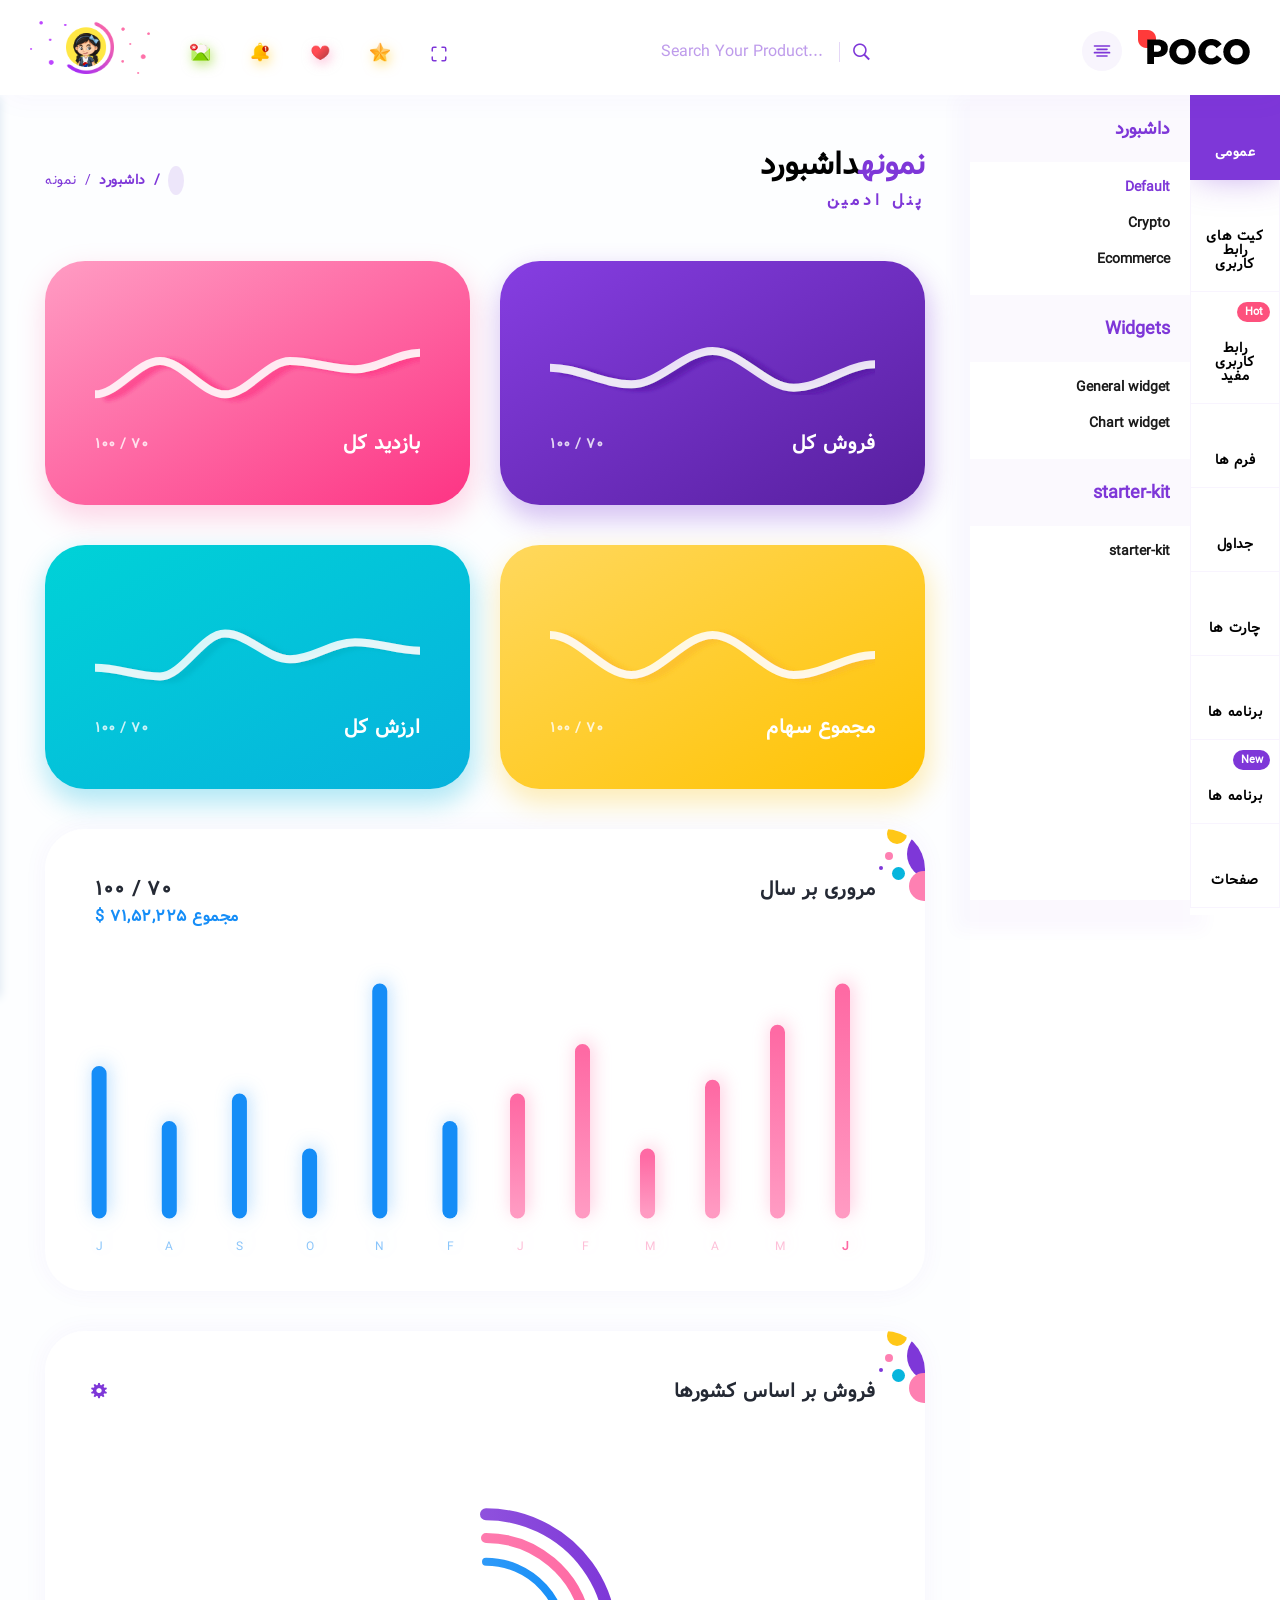
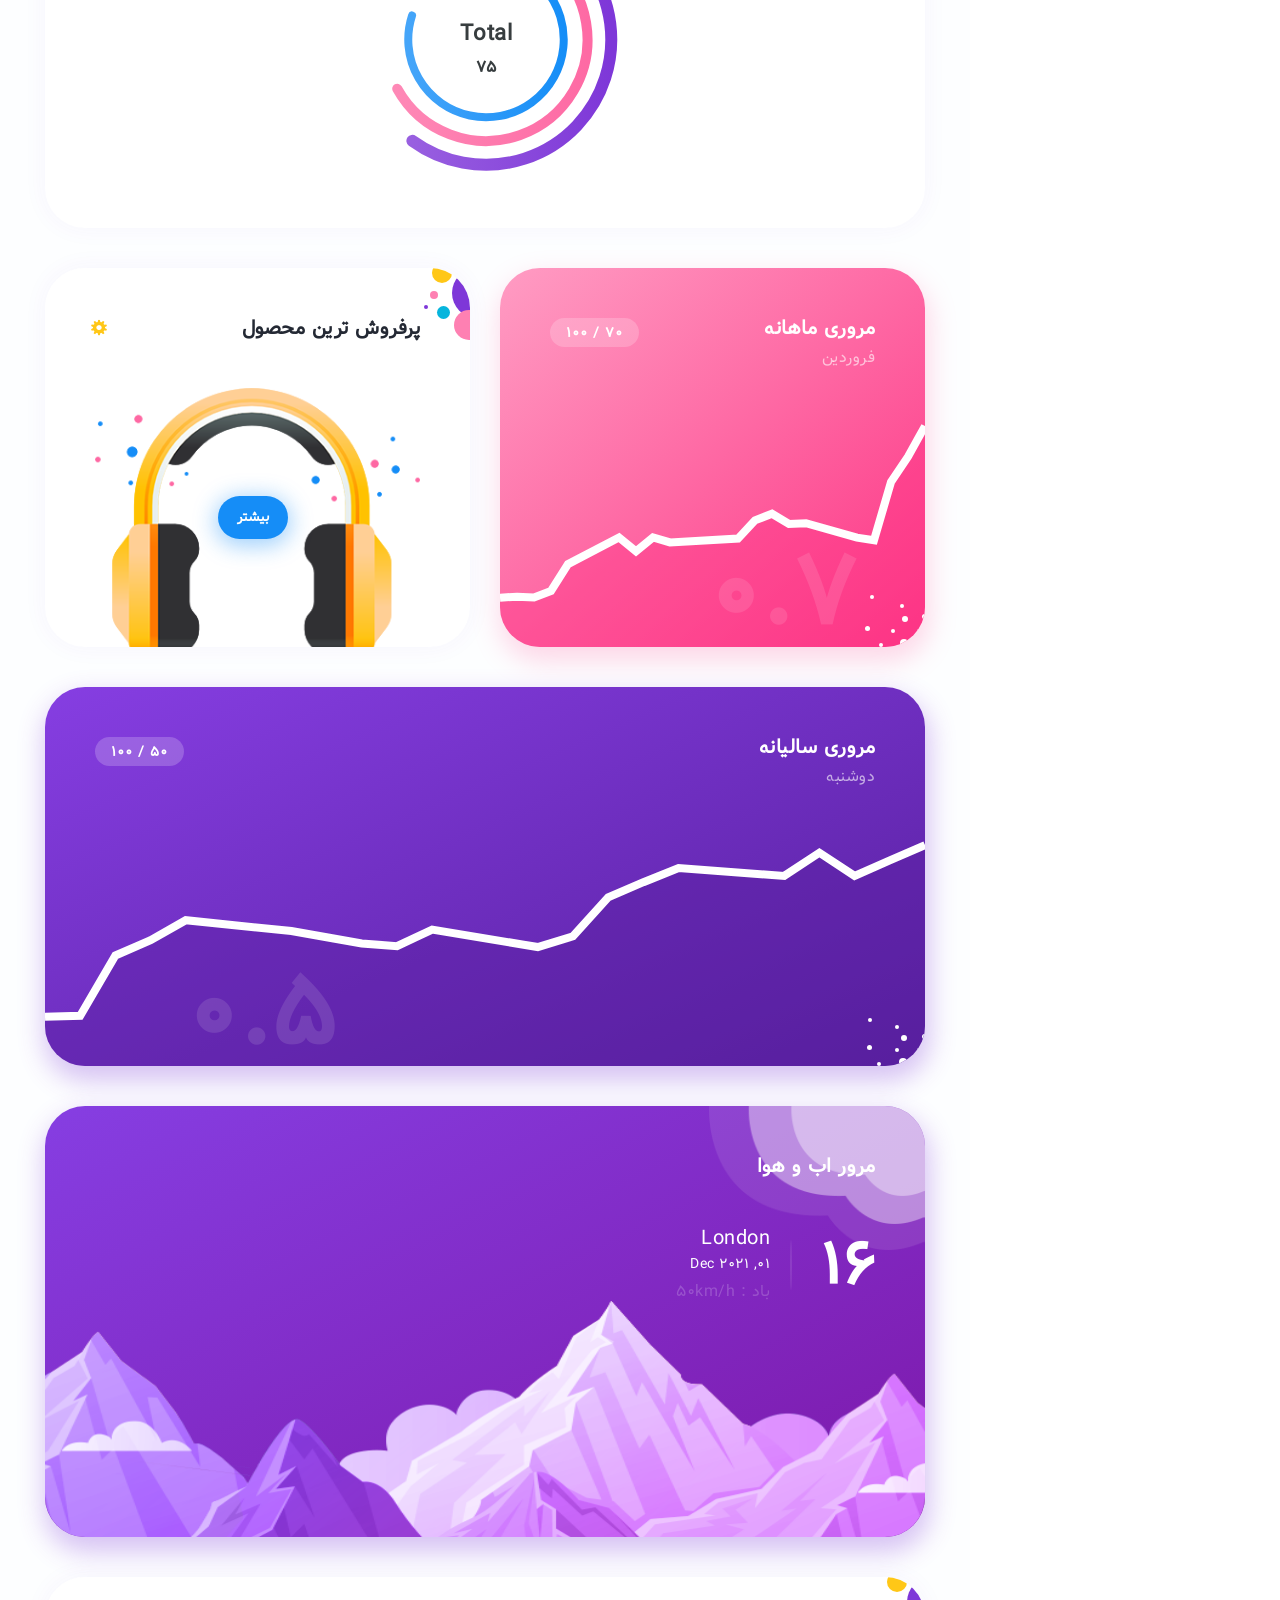
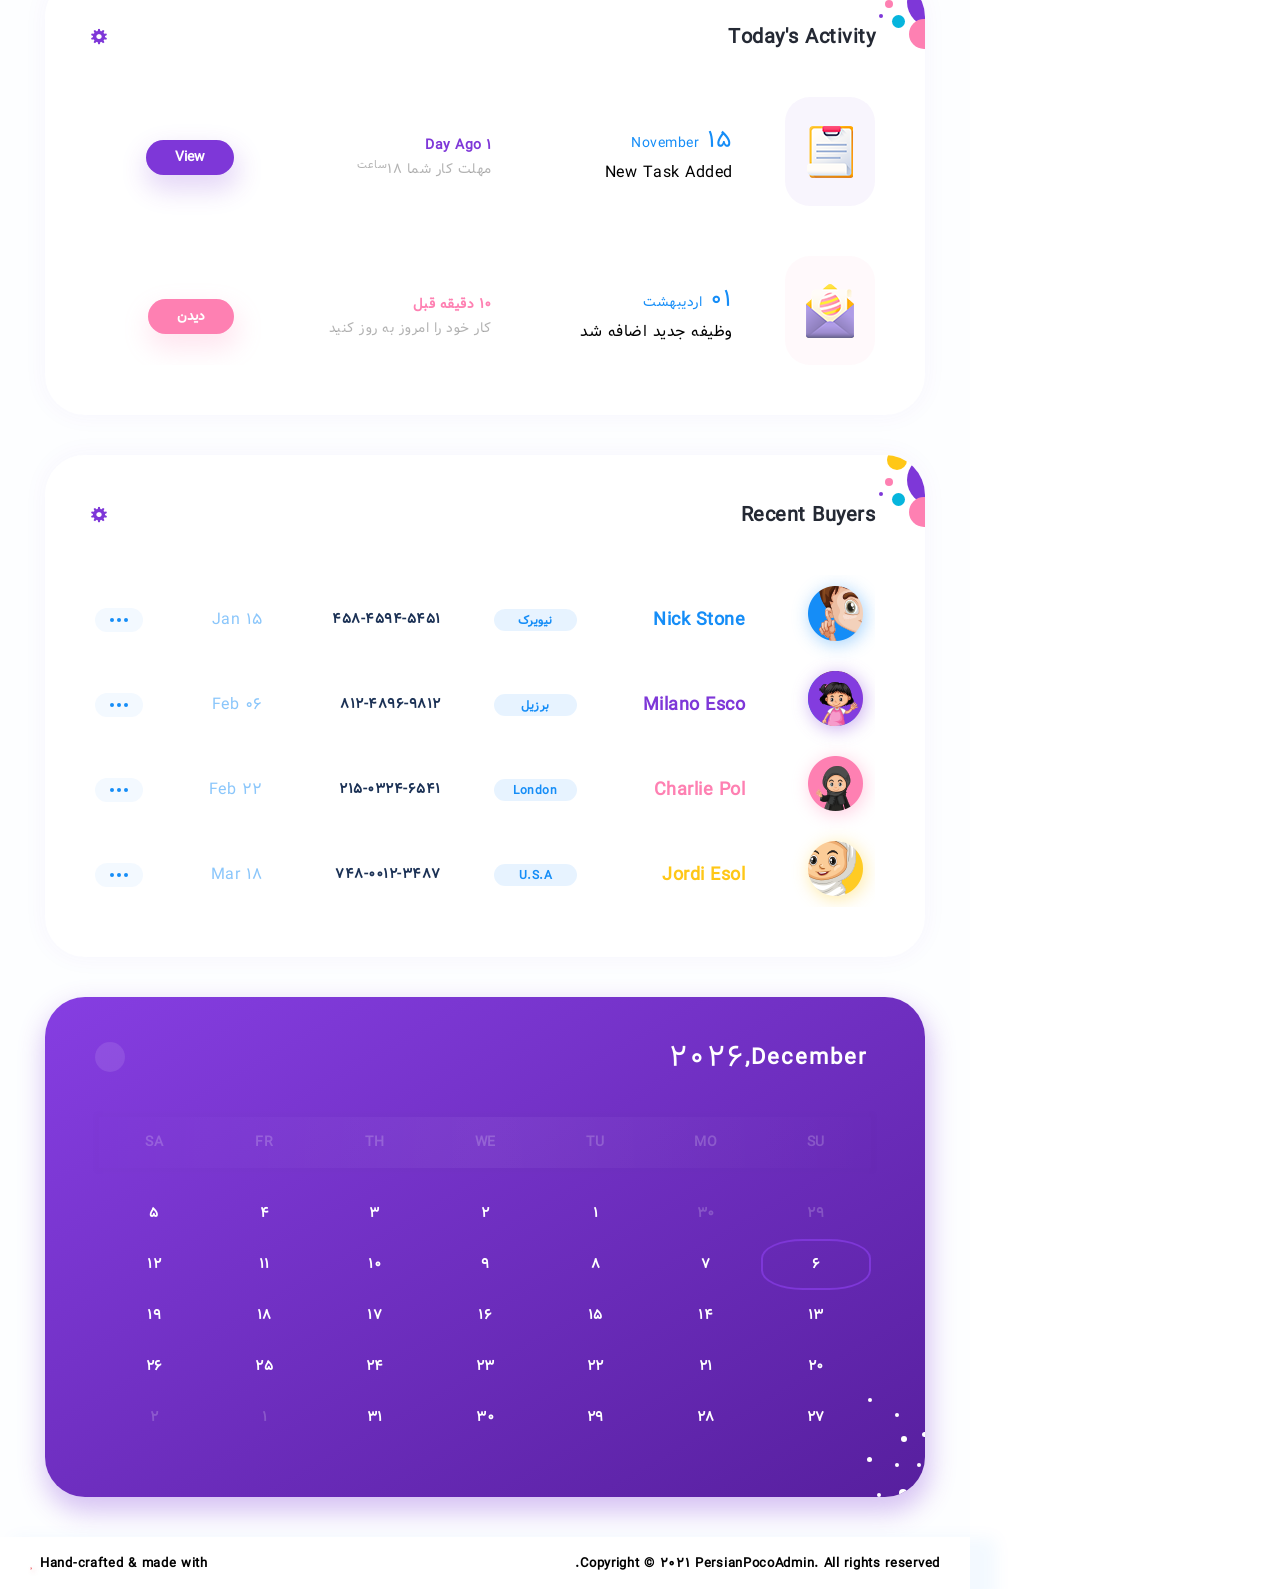
==== index.html @ ae76e6e7 "پنل فارسی سازی شده poco" ====
<!DOCTYPE html>
<html lang="en" dir="rtl">
  <head>
    <meta http-equiv="Content-Type" content="text/html; charset=UTF-8">
    <meta http-equiv="X-UA-Compatible" content="IE=edge">
    <meta name="viewport" content="width=device-width, initial-scale=1.0">
    <meta name="description" content="Poco admin is super flexible, powerful, clean &amp; modern responsive bootstrap 4 admin template with unlimited possibilities.">
    <meta name="keywords" content="admin template, Poco admin template, dashboard template, flat admin template, responsive admin template, web app">
    <meta name="author" content="pixelstrap">
    <link rel="icon" href="assets/images/favicon.png" type="image/x-icon">
    <link rel="shortcut icon" href="assets/images/favicon.png" type="image/x-icon">
    <title>Poco - Premium Admin Template</title>
    <!-- Google font-->
    <link href="https://fonts.googleapis.com/css?family=Nunito:200,200i,300,300i,400,400i,600,600i,700,700i,800,800i,900,900i" rel="stylesheet">
    <!-- Font Awesome-->
    <link rel="stylesheet" type="text/css" href="assets/css/fontawesome.css">
    <!-- ico-font-->
    <link rel="stylesheet" type="text/css" href="assets/css/icofont.css">
    <!-- Themify icon-->
    <link rel="stylesheet" type="text/css" href="assets/css/themify.css">
    <!-- Feather icon-->
    <link rel="stylesheet" type="text/css" href="assets/css/feather-icon.css">
    <link rel="stylesheet" type="text/css" href="assets/css/animate.css">
    <!-- Plugins css start-->
    <link rel="stylesheet" type="text/css" href="assets/css/chartist.css">
    <link rel="stylesheet" type="text/css" href="assets/css/date-picker.css">
    <link rel="stylesheet" type="text/css" href="assets/css/prism.css">
    <link rel="stylesheet" type="text/css" href="assets/css/pe7-icon.css">
    <!-- Plugins css Ends-->
    <!-- Bootstrap css-->
    <link rel="stylesheet" type="text/css" href="assets/css/bootstrap.css">
    <!-- App css-->
    <link rel="stylesheet" type="text/css" href="assets/css/style.css">
    <link id="color" rel="stylesheet" href="assets/css/color-1.css" media="screen">
    <!-- Responsive css-->
    <link rel="stylesheet" type="text/css" href="assets/css/responsive.css">
    <!-- rtl-css css-->
    <link rel="stylesheet" type="text/css" href="assets/css/rtl-css.css">
  </head>
  <body main-theme-layout="rtl">
    <!-- page-wrapper Start-->
    <div class="page-wrapper">
      <!-- Page Header Start-->
      <div class="page-main-header">
        <div class="main-header-right">
          <div class="main-header-left text-center">
            <div class="logo-wrapper"><a href="index.html"><img src="assets/images/logo/logo.png" alt=""></a></div>
          </div>
          <div class="mobile-sidebar">
            <div class="media-body text-right switch-sm">
              <label class="switch ml-3"><i class="font-primary" id="sidebar-toggle" data-feather="align-center"></i></label>
            </div>
          </div>
          <div class="vertical-mobile-sidebar"><i class="fa fa-bars sidebar-bar">               </i></div>
          <div class="nav-right col pull-right right-menu">
            <ul class="nav-menus">
              <li>
                <form class="form-inline search-form" action="#" method="get">
                  <div class="form-group">
                    <div class="Typeahead Typeahead--twitterUsers">
                      <div class="u-posRelative">
                        <input class="Typeahead-input form-control-plaintext" id="demo-input" type="text" name="q" placeholder="Search Your Product...">
                        <div class="spinner-border Typeahead-spinner" role="status"><span class="sr-only">بارگذاری...</span></div><span class="d-sm-none mobile-search"><i data-feather="search"></i></span>
                      </div>
                      <div class="Typeahead-menu"></div>
                    </div>
                  </div>
                </form>
              </li>
              <li><a class="text-dark" href="#!" onclick="javascript:toggleFullScreen()"><i data-feather="maximize"></i></a></li>
              <li class="onhover-dropdown"><img class="img-fluid img-shadow-warning" src="assets/images/dashboard/bookmark.png" alt="">
                <div class="onhover-show-div bookmark-flip">
                  <div class="flip-card">
                    <div class="flip-card-inner">
                      <div class="front">
                        <ul class="droplet-dropdown bookmark-dropdown">
                          <li class="gradient-primary text-center">
                            <h5 class="f-w-700">نشانک</h5><span>نماد نشانک با شبکه</span>
                          </li>
                          <li>
                            <div class="row">
                              <div class="col-4 text-center"><i data-feather="file-text"></i></div>
                              <div class="col-4 text-center"><i data-feather="activity"></i></div>
                              <div class="col-4 text-center"><i data-feather="users"></i></div>
                              <div class="col-4 text-center"><i data-feather="clipboard"></i></div>
                              <div class="col-4 text-center"><i data-feather="anchor"></i></div>
                              <div class="col-4 text-center"><i data-feather="settings"></i></div>
                            </div>
                          </li>
                          <li class="text-center">
                            <button class="flip-btn" id="flip-btn">افزودن نشانک جدید</button>
                          </li>
                        </ul>
                      </div>
                      <div class="back">
                        <ul>
                          <li>
                            <div class="droplet-dropdown bookmark-dropdown flip-back-content">
                              <input type="text" placeholder="search...">
                            </div>
                          </li>
                          <li>
                            <button class="d-block flip-back" id="flip-back">بازگشت</button>
                          </li>
                        </ul>
                      </div>
                    </div>
                  </div>
                </div>
              </li>
              <li class="onhover-dropdown"><img class="img-fluid img-shadow-secondary" src="assets/images/dashboard/like.png" alt="">
                <ul class="onhover-show-div droplet-dropdown">
                  <li class="gradient-primary text-center">
                    <h5 class="f-w-700">داشبورد شبکه</h5><span>شبکه کشویی آسان در داخل</span>
                  </li>
                  <li>
                    <div class="row">
                      <div class="col-sm-4 col-6 droplet-main"><i data-feather="file-text"></i><span class="d-block">محتوا</span></div>
                      <div class="col-sm-4 col-6 droplet-main"><i data-feather="activity"></i><span class="d-block">فعالیت</span></div>
                      <div class="col-sm-4 col-6 droplet-main"><i data-feather="users"></i><span class="d-block">مخاطبین</span></div>
                      <div class="col-sm-4 col-6 droplet-main"><i data-feather="clipboard"></i><span class="d-block">گزارشات</span></div>
                      <div class="col-sm-4 col-6 droplet-main"><i data-feather="anchor"></i><span class="d-block">اتوماسیون</span></div>
                      <div class="col-sm-4 col-6 droplet-main"><i data-feather="settings"></i><span class="d-block">تنظینات</span></div>
                    </div>
                  </li>
                  <li class="text-center">
                    <button class="btn btn-primary btn-air-primary">Follows Up</button>
                  </li>
                </ul>
              </li>
              <li class="onhover-dropdown"><img class="img-fluid img-shadow-warning" src="assets/images/dashboard/notification.png" alt="">
                <ul class="onhover-show-div notification-dropdown">
                  <li class="gradient-primary">
                    <h5 class="f-w-700">اعلانات</h5><span>شما 6 پیام خوانده نشده دارید</span>
                  </li>
                  <li>
                    <div class="media">
                      <div class="notification-icons bg-success mr-3"><i class="mt-0" data-feather="thumbs-up"></i></div>
                      <div class="media-body">
                        <h6>Someone Likes Your Posts</h6>
                        <p class="mb-0">2 ساعت پیش</p>
                      </div>
                    </div>
                  </li>
                  <li class="pt-0">
                    <div class="media">
                      <div class="notification-icons bg-info mr-3"><i class="mt-0" data-feather="message-circle"></i></div>
                      <div class="media-body">
                        <h6>3 New Comments</h6>
                        <p class="mb-0">1 ساعت پیش</p>
                      </div>
                    </div>
                  </li>
                  <li class="bg-light txt-dark"><a href="#">تمام </a> اعلانات</li>
                </ul>
              </li>
              <li><a class="right_side_toggle" href="#"><img class="img-fluid img-shadow-success" src="assets/images/dashboard/chat.png" alt=""></a></li>
              <li class="onhover-dropdown"> <span class="media user-header"><img class="img-fluid" src="assets/images/dashboard/user.png" alt=""></span>
                <ul class="onhover-show-div profile-dropdown">
                  <li class="gradient-primary">
                    <h5 class="f-w-600 mb-0">علی کارگری</h5><span>طراح سایت</span>
                  </li>
                  <li><i data-feather="user"> </i>پروفایل</li>
                  <li><i data-feather="message-square"> </i>صندوق ورودی</li>
                  <li><i data-feather="file-text"> </i>صفحه کار</li>
                  <li><i data-feather="settings"> </i>تنظیمات</li>
                </ul>
              </li>
            </ul>
            <div class="d-lg-none mobile-toggle pull-right"><i data-feather="more-horizontal"></i></div>
          </div>
          <script id="result-template" type="text/x-handlebars-template">
            <div class="ProfileCard u-cf">                        
            <div class="ProfileCard-avatar"><i class="pe-7s-home"></i></div>
            <div class="ProfileCard-details">
            <div class="ProfileCard-realName">{{name}}</div>
            </div>
            </div>
          </script>
          <script id="empty-template" type="text/x-handlebars-template"><div class="EmptyMessage">جستجوی شما 0 نتیجه نشان داد. به احتمال زیاد این بدان معناست که پشتوانه پایین است ، خوب!</div></script>
        </div>
      </div>
      <!-- Page Header Ends                              -->
      <!-- Page Body Start-->
      <div class="page-body-wrapper">
        <!-- Page Sidebar Start-->
        <div class="iconsidebar-menu">
          <div class="sidebar">
            <ul class="iconMenu-bar custom-scrollbar">
              <li class='open'><a class="bar-icons" href="javascript:void(0)">
                  <!--img(src='assets/images/menu/home.png' alt='')--><i class="pe-7s-home"></i><span>عمومی    </span></a>
                <ul class="iconbar-mainmenu custom-scrollbar">
                  <li class="iconbar-header">داشبورد</li>
                  <li><a href="index.html">Default</a></li>
                  <li><a href="dashboard-crypto.html">Crypto</a></li>
                  <li><a href="dashboard-ecommerce.html">Ecommerce</a></li>
                  <li class="iconbar-header sub-header">Widgets</li>
                  <li><a href="general-widget.html">General widget</a></li>
                  <li><a href="chart-widget.html">Chart widget</a></li>
                  <li class="iconbar-header sub-header">starter-kit</li>
                  <li><a href="starter-kit/index.html">starter-kit   </a></li>
                </ul>
              </li>
              <li><a class="bar-icons" href="javascript:void(0)"><i class="pe-7s-portfolio"></i><span>کیت های رابط کاربری</span></a>
                <ul class="iconbar-mainmenu custom-scrollbar">
                  <li class="iconbar-header">Ui Elements</li>
                  <li><a href="state-color.html">State color</a></li>
                  <li><a href="typography.html">Typography</a></li>
                  <li><a href="buttons.html">Buttons        </a></li>
                  <li><a href="avatars.html">Avatars</a></li>
                  <li><a href="helper-classes.html">helper classes</a></li>
                  <li><a href="grid.html">Grid</a></li>
                  <li><a href="tag-pills.html">Tag & pills</a></li>
                  <li><a href="progress-bar.html">Progress</a></li>
                  <li><a href="modal.html">Modal</a></li>
                  <li><a href="alert.html">Alert</a></li>
                  <li><a href="popover.html">Popover</a></li>
                  <li><a href="tooltip.html">Tooltip</a></li>
                  <li><a href="loader.html">Spinners</a></li>
                  <li><a href="dropdown.html">Dropdown</a></li>
                  <li><a href="tab-bootstrap.html">Bootstrap Tabs</a></li>
                  <li><a href="tab-material.html">Line Tabs</a></li>
                  <li><a href="according.html">Accordion</a></li>
                  <li><a href="navs.html">Navs</a></li>
                  <li><a href="list.html">Lists</a></li>
                  <li><a href="scrollable.html">Scrollable</a></li>
                  <li><a href="tree.html">Tree view</a></li>
                  <li><a href="bootstrap-notify.html">Bootstrap Notify</a></li>
                  <li><a href="rating.html">Rating</a></li>
                  <li><a href="dropzone.html">dropzone</a></li>
                  <li><a href="tour.html">Tour</a></li>
                  <li><a href="sweet-alert2.html">SweetAlert2</a></li>
                  <li><a href="modal-animated.html">Animated Modal</a></li>
                  <li><a href="owl-carousel.html">Owl Carousel</a></li>
                  <li><a href="ribbons.html">Ribbons</a></li>
                  <li><a href="pagination.html">Pagination</a></li>
                  <li><a href="steps.html">Steps</a></li>
                  <li><a href="breadcrumb.html">Breadcrumb</a></li>
                  <li><a href="range-slider.html">Range Slider</a></li>
                  <li><a href="image-cropper.html">Image cropper</a></li>
                  <li><a href="sticky.html">Sticky</a></li>
                  <li class="iconbar-header sub-header">Icons</li>
                  <li><a href="font-awesome.html">Fontawesome Icon</a></li>
                  <li><a href="ico-icon.html">Ico Icon</a></li>
                  <li><a href="themify-icon.html">Thimify Icon</a></li>
                  <li><a href="feather-icon.html">Feather icon</a></li>
                  <li><a href="whether-icon.html">Whether Icon</a></li>
                  <li><a href="pe7-icon.html">pe7 icon</a></li>
                  <li><a href="ionic-icon.html">Ionic icon</a></li>
                </ul>
              </li>
              <li><span class="badge badge-pill badge-danger">Hot</span><a class="bar-icons" href="javascript:void(0)"><i class="pe-7s-diamond"></i><span>رابط کاربری مفید</span></a>
                <ul class="iconbar-mainmenu custom-scrollbar">
                  <li class="iconbar-header">Animation</li>
                  <li><a href="animate.html">Animate</a></li>
                  <li><a href="scroll-reval.html">Scroll Reveal</a></li>
                  <li><a href="AOS.html">AOS animation</a></li>
                  <li><a href="tilt.html">Tilt Animation</a></li>
                  <li><a href="wow.html">Wow Animation</a></li>
                  <li class="iconbar-header sub-header">Menu Options</li>
                  <li><a href="hide-on-scroll.html">Hide menu on Scroll</a></li>
                  <li><a href="vertical.html">Vertical Menu</a></li>
                  <li><a href="mega-menu.html">Mega Menu</a></li>
                  <li><a href="fix-header.html">Fix header</a></li>
                  <li><a href="fix-header&amp;sidebar.html">Fix Header & sidebar</a></li>
                  <li class="iconbar-header sub-header">Cards</li>
                  <li><a href="basic-card.html">Basic Card</a></li>
                  <li><a href="theme-card.html">Theme Card</a></li>
                  <li><a href="tabbed-card.html">Tabbed Card</a></li>
                  <li><a href="dragable-card.html">Draggable Card</a></li>
                  <li class="iconbar-header sub-header">Builders</li>
                  <li> <a href="button-builder.html">Button Builder</a></li>
                  <li><a href="form-builder-1.html">Form Builder</a></li>
                </ul>
              </li>
              <li><a class="bar-icons" href="javascript:void(0)"><i class="pe-7s-note2"></i><span>فرم ها</span></a>
                <ul class="iconbar-mainmenu custom-scrollbar">
                  <li class="iconbar-header">Form Controls</li>
                  <li><a href="form-validation.html">Form Validation</a></li>
                  <li><a href="base-input.html">Base Inputs</a></li>
                  <li><a href="radio-checkbox-control.html">Checkbox & Radio</a></li>
                  <li><a href="input-group.html">Input Groups</a></li>
                  <li><a href="megaoptions.html">Mega Options</a></li>
                  <li class="iconbar-header sub-header">Form Widgets</li>
                  <li><a href="datepicker.html">Datepicker</a></li>
                  <li><a href="time-picker.html">Timepicker</a></li>
                  <li><a href="datetimepicker.html">Datetimepicker</a></li>
                  <li><a href="daterangepicker.html">Daterangepicker</a></li>
                  <li><a href="touchspin.html">Touchspin</a></li>
                  <li><a href="select2.html">Select2</a></li>
                  <li><a href="switch.html">Switch</a></li>
                  <li><a href="typeahead.html">Typeahead</a></li>
                  <li><a href="clipboard.html">Clipboard</a></li>
                  <li class="iconbar-header sub-header">Form Layout</li>
                  <li><a href="default-form.html">Default Forms</a></li>
                  <li><a href="form-wizard.html">Form Wizard 1</a></li>
                  <li><a href="form-wizard-two.html">Form Wizard 2</a></li>
                  <li><a href="form-wizard-three.html">Form Wizard 3</a></li>
                  <li><a href="form-wizard-four.html">Form Wizard 4</a></li>
                </ul>
              </li>
              <li><a class="bar-icons" href="javascript:void(0)"><i class="pe-7s-id"></i><span>جداول</span></a>
                <ul class="iconbar-mainmenu custom-scrollbar">
                  <li class="iconbar-header">Bootstrap Tables</li>
                  <li><a href="bootstrap-basic-table.html">Basic Tables</a></li>
                  <li><a href="bootstrap-sizing-table.html">Sizing Tables</a></li>
                  <li><a href="bootstrap-border-table.html">Border Tables</a></li>
                  <li><a href="bootstrap-styling-table.html">Styling Tables</a></li>
                  <li><a href="table-components.html">Table components</a></li>
                  <li class="iconbar-header sub-header">Data Tables</li>
                  <li><a href="datatable-basic-init.html">Basic Init</a></li>
                  <li><a href="datatable-advance.html">Advance Init</a></li>
                  <li><a href="datatable-styling.html">Styling</a></li>
                  <li><a href="datatable-AJAX.html">AJAX</a></li>
                  <li><a href="datatable-server-side.html">Server Side</a></li>
                  <li><a href="datatable-plugin.html">Plug-in</a></li>
                  <li><a href="datatable-API.html">API</a></li>
                  <li><a href="datatable-data-source.html">Data Sources</a></li>
                  <li class="iconbar-header sub-header">Extension Data Tables</li>
                  <li><a href="datatable-ext-autofill.html">Auto Fill</a></li>
                  <li><a href="datatable-ext-basic-button.html">Basic Button</a></li>
                  <li><a href="datatable-ext-col-reorder.html">Column Reorder</a></li>
                  <li><a href="datatable-ext-fixed-header.html">Fixed Header</a></li>
                  <li><a href="datatable-ext-html-5-data-export.html">HTML 5 Export</a></li>
                  <li><a href="datatable-ext-key-table.html">Key Table</a></li>
                  <li><a href="datatable-ext-responsive.html">Responsive</a></li>
                  <li><a href="datatable-ext-row-reorder.html">Row Reorder</a></li>
                  <li><a href="datatable-ext-scroller.html">Scroller</a></li>
                  <li><a href="jsgrid-table.html">Js Grid Table</a></li>
                </ul>
              </li>
              <li><a class="bar-icons" href="javascript:void(0)"><i class="pe-7s-graph3"></i><span>چارت ها</span></a>
                <ul class="iconbar-mainmenu custom-scrollbar">
                  <li class="iconbar-header">Charts</li>
                  <li><a href="chart-apex.html">Apex Chart</a></li>
                  <li><a href="chart-google.html">Google Chart</a></li>
                  <li><a href="chart-sparkline.html">sparkline chart</a></li>
                  <li><a href="chart-flot.html">Flot Chart</a></li>
                  <li><a href="chart-knob.html">Knob Chart</a></li>
                  <li><a href="chart-morris.html">Morris Chart</a></li>
                  <li><a href="chartjs.html">chatjs Chart</a></li>
                  <li><a href="chartist.html">chartist Chart</a></li>
                  <li><a href="chart-peity.html">Peity Chart</a></li>
                </ul>
              </li>
              <li><a class="bar-icons" href="javascript:void(0)"><i class="pe-7s-server"></i><span>برنامه ها</span></a>
                <ul class="iconbar-mainmenu custom-scrollbar">
                  <li class="iconbar-header">Ecommerce</li>
                  <li><a href="product.html">Product</a></li>
                  <li><a href="product-page.html">Product page</a></li>
                  <li><a href="list-products.html">Product list</a></li>
                  <li><a href="payment-details.html">Payment Details</a></li>
                  <li><a href="order-history.html">Order History</a></li>
                  <li><a href="invoice-template.html">Invoice</a></li>
                  <li><a href="pricing.html">Pricing</a></li>
                  <li class="iconbar-header sub-header"> Blog</li>
                  <li><a href="blog.html">Blog Details</a></li>
                  <li><a href="blog-single.html">Blog Single</a></li>
                  <li><a href="add-post.html">Add Post</a></li>
                  <li class="iconbar-header sub-header">Timeline</li>
                  <li><a href="timeline-v-1.html">Timeline 1</a></li>
                  <li><a href="timeline-v-2.html">Timeline 2</a></li>
                  <li><a href="timeline-small.html">Timeline 3</a></li>
                  <li class="iconbar-header sub-header"> Gallery</li>
                  <li><a href="gallery.html">Gallery Grid</a></li>
                  <li><a href="gallery-with-description.html">Gallery Grid with Desc</a></li>
                  <li><a href="gallery-masonry.html">Masonry Gallery</a></li>
                  <li><a href="masonry-gallery-with-disc.html">Masonry Gallery Desc</a></li>
                  <li><a href="gallery-hover.html">Hover Effects</a></li>
                  <li class="iconbar-header sub-header">Job Search</li>
                  <li><a href="job-cards-view.html">Cards view</a></li>
                  <li><a href="job-list-view.html">List View</a></li>
                  <li><a href="job-details.html">Job Details</a></li>
                  <li><a href="job-apply.html">Apply</a></li>
                  <li class="iconbar-header sub-header">Learning</li>
                  <li><a href="learning-list-view.html">Learning List</a></li>
                  <li><a href="learning-detailed.html">Detailed Course                </a></li>
                </ul>
              </li>
              <li><span class="badge badge-pill badge-primary">New</span><a class="bar-icons" href="javascript:void(0)"><i class="pe-7s-gift"></i><span>برنامه ها</span></a>
                <ul class="iconbar-mainmenu custom-scrollbar">
                  <li class="iconbar-header">کاربر</li>
                  <li><a href="user-profile.html">پروفایل</a></li>
                  <li><a href="edit-profile.html">ویرایش کاربران</a></li>
                  <li><a href="user-cards.html">کارت های کاربران</a></li>
                  <li><a href="email-application.html">برنامه ایمیل</a></li>
                  <li><a href="email-compose.html">نوشتن ایمل</a></li>
                  <li><a href="chat.html">برنامه چت</a></li>
                  <li><a href="chat-video.html">ویدئو چت</a></li>
                  <li><a href="calendar-basic.html">تقویم مقدماتی</a></li>
                  <li> <a href="social-app.html">شبکه های اجتماعی</a></li>
                  <li><a href="to-do.html">To-Do</a></li>
                  <li class="iconbar-header sub-header">ویراستاران</li>
                  <li><a href="summernote.html">یادداشت تابستانی</a></li>
                  <li><a href="ckeditor.html">ویرایشگر CK</a></li>
                  <li><a href="simple-MDE.html">ویرایشگر MDE</a></li>
                  <li><a href="ace-code-editor.html">ویرایشگر کد ACE</a></li>
                  <li class="iconbar-header sub-header">دیگران</li>
                  <li><a href="landing-page.html">صفحه فرود</a></li>
                  <li><a href="faq.html">FAQ</a></li>
                  <li><a href="knowledgebase.html">دانش محور</a></li>
                  <li><a href="internationalization.html">بین المللی شدن</a></li>
                  <li class="iconbar-header sub-header">Maps</li>
                  <li><a href="map-js.html">نقشه JS</a></li>
                  <li><a href="vector-map.html">نقشه های برداری           </a></li>
                </ul>
              </li>
              <li><a class="bar-icons" href="javascript:void(0)"><i class="pe-7s-copy-file"></i><span>صفحات</span></a>
                <ul class="iconbar-mainmenu custom-scrollbar">
                  <li class="iconbar-header">تمام صفحات</li>
                  <li><a href="sample-page.html"صفحه نمونه</a></li>
                  <li><a href="support-ticket.html">تیکت</a></li>
                  <li><a href="search.html">جستجو</a></li>
                  <li><a href="error-400.html">ارور 400</a></li>
                  <li><a href="error-404.html">ارور 404</a></li>
                  <li><a href="error-500.html">ارور 500</a></li>
                  <li><a href="maintenance.html">نگهداری</a></li>
                  <li><a href="login.html">ورود نمونه</a></li>
                  <li><a href="signup.html">ثبت نام نمونه</a></li>
                  <li><a href="forget-password.html">فراموشی رمز عبور</a></li>
                  <li><a href="comingsoon.html">به زودی نمونه</a></li>
                  <li><a href="comingsoon-bg-video.html">برگشت همراه با ویدئو</a></li>
                  <li><a href="comingsoon-bg-img.html">برگشت همراه با عکس               </a></li>
                </ul>
              </li>
            </ul>
          </div>
        </div>
        <!-- Page Sidebar Ends-->
        <!-- Right sidebar Start-->
        <div class="right-sidebar" id="right_side_bar">
          <div>
            <div class="container p-0">
              <div class="modal-header p-l-20 p-r-20">
                <div class="col-sm-8 p-0">
                  <h6 class="modal-title font-weight-bold">وضعیت مخاطبین</h6>
                </div>
                <div class="col-sm-4 text-right p-0"><i class="mr-2" data-feather="settings"></i></div>
              </div>
            </div>
            <div class="friend-list-search mt-0">
              <input type="text" placeholder="search friend"><i class="fa fa-search"></i>
            </div>
            <div class="p-l-30 p-r-30">
              <div class="chat-box">
                <div class="people-list friend-list">
                  <ul class="list">
                    <li class="clearfix"><img class="rounded-small user-image" src="assets/images/user/1.jpg" alt="">
                      <div class="status-circle online"></div>
                      <div class="about">
                        <div class="name">Vincent Porter</div>
                        <div class="status"> آنلاین</div>
                      </div>
                    </li>
                    <li class="clearfix"><img class="rounded-small user-image" src="assets/images/user/2.jpg" alt="">
                      <div class="status-circle away"></div>
                      <div class="about">
                        <div class="name">Ain Chavez</div>
                        <div class="status">28 دقیقه پیش</div>
                      </div>
                    </li>
                    <li class="clearfix"><img class="rounded-small user-image" src="assets/images/user/8.jpg" alt="">
                      <div class="status-circle online"></div>
                      <div class="about">
                        <div class="name">Kori Thomas</div>
                        <div class="status"> آنلاین</div>
                      </div>
                    </li>
                    <li class="clearfix"><img class="rounded-small user-image" src="assets/images/user/4.jpg" alt="">
                      <div class="status-circle online"></div>
                      <div class="about">
                        <div class="name">Erica Hughes</div>
                        <div class="status"> آنلاین</div>
                      </div>
                    </li>
                    <li class="clearfix"><img class="rounded-small user-image" src="assets/images/user/5.jpg" alt="">
                      <div class="status-circle offline"></div>
                      <div class="about">
                        <div class="name">Ginger Johnston</div>
                        <div class="status">2 دقیقه قبل</div>
                      </div>
                    </li>
                    <li class="clearfix"><img class="rounded-small user-image" src="assets/images/user/6.jpg" alt="">
                      <div class="status-circle away"></div>
                      <div class="about">
                        <div class="name">Prasanth Anand</div>
                        <div class="status">2 ساعت پیش</div>
                      </div>
                    </li>
                    <li class="clearfix"><img class="rounded-small user-image" src="assets/images/user/7.jpg" alt="">
                      <div class="status-circle online"></div>
                      <div class="about">
                        <div class="name">علی کارگری</div>
                        <div class="status"> آنلاین</div>
                      </div>
                    </li>
                  </ul>
                </div>
              </div>
            </div>
          </div>
        </div>
        <!-- Right sidebar Ends-->
        <div class="page-body">
          <div class="container-fluid">
            <div class="page-header">
              <div class="row">
                <div class="col-lg-6 main-header">
                  <h2>نمونه<span>داشبورد </span></h2>
                  <h6 class="mb-0">پنل ادمین</h6>
                </div>
                <div class="col-lg-6 breadcrumb-right">
                  <ol class="breadcrumb">
                    <li class="breadcrumb-item"><a href="index.html"><i class="pe-7s-home"></i></a></li>
                    <li class="breadcrumb-item">داشبورد</li>
                    <li class="breadcrumb-item active">نمونه  </li>
                  </ol>
                </div>
              </div>
            </div>
          </div>
          <!-- Container-fluid starts-->
          <div class="container-fluid">
            <div class="row">
              <div class="col-lg-12 xl-100">
                <div class="row">
                  <div class="col-xl-3 xl-50 col-md-6 box-col-6">
                    <div class="card gradient-primary o-hidden">
                      <div class="card-body tag-card">
                        <div class="default-chart">
                          <div class="apex-widgets">
                            <div id="area-widget-chart"></div>
                          </div>
                          <div class="widgets-bottom">
                            <h5 class="f-w-700 mb-0">فروش کل<span class="pull-right">70 / 100   </span></h5>
                          </div>
                        </div><span class="tag-hover-effect"><span class="dots-group"><span class="dots dots1"></span><span class="dots dots2 dot-small"></span><span class="dots dots3 dot-small"></span><span class="dots dots4 dot-medium"></span><span class="dots dots5 dot-small"></span><span class="dots dots6 dot-small"></span><span class="dots dots7 dot-small-semi"></span><span class="dots dots8 dot-small-semi"></span><span class="dots dots9 dot-small"></span></span></span>
                      </div>
                    </div>
                  </div>
                  <div class="col-xl-3 xl-50 col-md-6 box-col-6">
                    <div class="card gradient-secondary o-hidden">
                      <div class="card-body tag-card">
                        <div class="default-chart">
                          <div class="apex-widgets">
                            <div id="area-widget-chart-2"></div>
                          </div>
                          <div class="widgets-bottom">
                            <h5 class="f-w-700 mb-0">بازدید کل<span class="pull-right">70 / 100   </span></h5>
                          </div>
                        </div><span class="tag-hover-effect"><span class="dots-group"><span class="dots dots1"></span><span class="dots dots2 dot-small"></span><span class="dots dots3 dot-small"></span><span class="dots dots4 dot-medium"></span><span class="dots dots5 dot-small"></span><span class="dots dots6 dot-small"></span><span class="dots dots7 dot-small-semi"></span><span class="dots dots8 dot-small-semi"></span><span class="dots dots9 dot-small"></span></span></span>
                      </div>
                    </div>
                  </div>
                  <div class="col-xl-3 xl-50 col-md-6 box-col-6">
                    <div class="card gradient-warning o-hidden">
                      <div class="card-body tag-card">
                        <div class="default-chart">
                          <div class="apex-widgets">
                            <div id="area-widget-chart-3"></div>
                          </div>
                          <div class="widgets-bottom">
                            <h5 class="f-w-700 mb-0">مجموع سهام<span class="pull-right">70 / 100   </span></h5>
                          </div>
                        </div><span class="tag-hover-effect"><span class="dots-group"><span class="dots dots1"></span><span class="dots dots2 dot-small"></span><span class="dots dots3 dot-small"></span><span class="dots dots4 dot-medium"></span><span class="dots dots5 dot-small"></span><span class="dots dots6 dot-small"></span><span class="dots dots7 dot-small-semi"></span><span class="dots dots8 dot-small-semi"></span><span class="dots dots9 dot-small">     </span></span></span>
                      </div>
                    </div>
                  </div>
                  <div class="col-xl-3 xl-50 col-md-6 box-col-6">
                    <div class="card gradient-info o-hidden">
                      <div class="card-body tag-card">
                        <div class="default-chart">
                          <div class="apex-widgets">
                            <div id="area-widget-chart-4"></div>
                          </div>
                          <div class="widgets-bottom">
                            <h5 class="f-w-700 mb-0">ارزش کل<span class="pull-right">70 / 100   </span></h5>
                          </div>
                        </div><span class="tag-hover-effect"><span class="dots-group"><span class="dots dots1"></span><span class="dots dots2 dot-small"></span><span class="dots dots3 dot-small"></span><span class="dots dots4 dot-medium"></span><span class="dots dots5 dot-small"></span><span class="dots dots6 dot-small"></span><span class="dots dots7 dot-small-semi"></span><span class="dots dots8 dot-small-semi"></span><span class="dots dots9 dot-small">     </span></span></span>
                      </div>
                    </div>
                  </div>
                </div>
              </div>
              <div class="col-xl-8 xl-100 box-col-12">
                <div class="card year-overview">
                  <div class="card-header no-border d-flex">
                    <h5>مروری بر سال</h5>
                    <ul class="creative-dots">
                      <li class="bg-primary big-dot"></li>
                      <li class="bg-secondary semi-big-dot"></li>
                      <li class="bg-warning medium-dot"></li>
                      <li class="bg-info semi-medium-dot"></li>
                      <li class="bg-secondary semi-small-dot"></li>
                      <li class="bg-primary small-dot"></li>
                    </ul>
                    <div class="header-right pull-right text-right">
                      <h5 class="mb-2">70 / 100</h5>
                      <h6 class="f-w-700 mb-0 default-text">مجموع 71,52,225 $</h6>
                    </div>
                  </div>
                  <div class="card-body row">
                    <div class="col-6 p-0 ct-10 default-chartist-container"></div>
                    <div class="col-6 p-0 ct-11 default-chartist-container"></div>
                  </div>
                </div>
              </div>
              <div class="col-xl-4 xl-100 box-col-12">
                <div class="card">
                  <div class="card-header no-border">
                    <h5>فروش بر اساس کشورها</h5>
                    <ul class="creative-dots">
                      <li class="bg-primary big-dot"></li>
                      <li class="bg-secondary semi-big-dot"></li>
                      <li class="bg-warning medium-dot"></li>
                      <li class="bg-info semi-medium-dot"></li>
                      <li class="bg-secondary semi-small-dot"></li>
                      <li class="bg-primary small-dot"></li>
                    </ul>
                    <div class="card-header-right">
                      <ul class="list-unstyled card-option">
                        <li><i class="icofont icofont-gear fa fa-spin font-primary"></i></li>
                        <li><i class="view-html fa fa-code font-primary"></i></li>
                        <li><i class="icofont icofont-maximize full-card font-primary"></i></li>
                        <li><i class="icofont icofont-minus minimize-card font-primary"></i></li>
                        <li><i class="icofont icofont-refresh reload-card font-primary"></i></li>
                        <li><i class="icofont icofont-error close-card font-primary"></i></li>
                      </ul>
                    </div>
                  </div>
                  <div class="card-body p-0">
                    <div class="radial-default">
                      <div id="circlechart"></div>
                    </div>
                    <div class="code-box-copy">
                      <button class="code-box-copy__btn btn-clipboard" data-clipboard-target="#example-head1" title="Copy"><i class="icofont icofont-copy-alt"></i></button>
                      <pre><code class="language-html" id="example-head1">&lt;!-- Cod Box Copy begin --&gt;
&lt;div class="card-body p-0"&gt;
&lt;div class="radial-default"&gt;
&lt;div id="circlechart"&gt;
&lt;/div&gt;
&lt;/div&gt;
&lt;/div&gt;
&lt;!-- Cod Box Copy end --&gt;</code></pre>
                    </div>
                  </div>
                </div>
              </div>
              <div class="col-xl-4 xl-50 box-col-12">
                <div class="card gradient-secondary o-hidden monthly-overview">
                  <div class="card-header no-border bg-transparent">
                    <h5>مروری ماهانه</h5>
                    <h6 class="mb-0">فروردین</h6><span class="pull-right right-badge"><span class="badge badge-pill">70 / 100</span></span>
                  </div>
                  <div class="card-body p-0">
                    <div class="text-bg"><span>0.7</span></div>
                    <div class="area-range-apex">
                      <div id="area-range"></div>
                    </div><span class="overview-dots full-lg-dots"><span class="dots-group"><span class="dots dots1"></span><span class="dots dots2 dot-small"></span><span class="dots dots3 dot-small"></span><span class="dots dots4 dot-medium"></span><span class="dots dots5 dot-small"></span><span class="dots dots6 dot-small"></span><span class="dots dots7 dot-small-semi"></span><span class="dots dots8 dot-small-semi"></span><span class="dots dots9 dot-small"></span></span></span>
                  </div>
                </div>
              </div>
              <div class="col-xl-4 xl-50 box-col-6">
                <div class="card">
                  <div class="card-header no-border">
                    <h5>پرفروش ترین محصول</h5>
                    <ul class="creative-dots">
                      <li class="bg-primary big-dot"></li>
                      <li class="bg-secondary semi-big-dot"></li>
                      <li class="bg-warning medium-dot"></li>
                      <li class="bg-info semi-medium-dot"></li>
                      <li class="bg-secondary semi-small-dot"></li>
                      <li class="bg-primary small-dot"></li>
                    </ul>
                    <div class="card-header-right">
                      <ul class="list-unstyled card-option">
                        <li><i class="icofont icofont-gear fa fa-spin font-warning"></i></li>
                        <li><i class="view-html fa fa-code font-warning"></i></li>
                        <li><i class="icofont icofont-maximize full-card font-warning"></i></li>
                        <li><i class="icofont icofont-minus minimize-card font-warning"></i></li>
                        <li><i class="icofont icofont-refresh reload-card font-warning"></i></li>
                        <li><i class="icofont icofont-error close-card font-warning"></i></li>
                      </ul>
                    </div>
                  </div>
                  <div class="card-body pb-0 pt-0">
                    <div class="music-layer">
                      <button class="btn btn-pill">بیشتر</button>
                    </div>
                    <div class="code-box-copy">
                      <button class="code-box-copy__btn btn-clipboard" data-clipboard-target="#example-head2" title="Copy"><i class="icofont icofont-copy-alt"></i></button>
                      <pre><code class="language-html" id="example-head2">&lt;!-- Cod Box Copy begin --&gt;
&lt;div class="music-layer"&gt;
&lt;button class="btn btn-pill"&gt;
View More&lt;/button&gt;
&lt;!-- Cod Box Copy end --&gt;</code></pre>
                    </div>
                  </div>
                </div>
              </div>
              <div class="col-xl-4 xl-100 box-col-6">
                <div class="card gradient-primary o-hidden monthly-overview yearly">
                  <div class="card-header no-border bg-transparent">
                    <h5>مروری سالیانه</h5>
                    <h6 class="mb-0">دوشنبه</h6><span class="pull-right right-badge"><span class="badge badge-pill">50 / 100</span></span>
                  </div>
                  <div class="card-body p-0">
                    <div class="text-bg"><span>0.5</span></div>
                    <div class="area-range-apex">
                      <div id="area-range-1"></div>
                    </div><span class="overview-dots full-width-dots"><span class="dots-group"><span class="dots dots1"></span><span class="dots dots2 dot-small"></span><span class="dots dots3 dot-small"></span><span class="dots dots4 dot-medium"></span><span class="dots dots5 dot-small"></span><span class="dots dots6 dot-small"></span><span class="dots dots7 dot-small-semi"></span><span class="dots dots8 dot-small-semi"></span><span class="dots dots9 dot-small"> </span></span></span>
                  </div>
                </div>
              </div>
              <div class="col-xl-6 xl-100 box-col-12">
                <div class="card weather-bg">
                  <div class="card-header no-border bg-transparent">
                    <h5>مرور اب و هوا</h5>
                  </div>
                  <div class="card-body weather-bottom-bg p-0">
                    <div class="cloud"><img src="assets/images/cloud.png" alt=""></div>
                    <div class="cloud-rain"></div>
                    <div class="media weather-details"><span class="weather-title"><i class="fa fa-circle-o d-block text-right"></i><span>16</span></span>
                      <div class="media-body">
                        <h5>London</h5><span class="d-block">01, Dec 2021</span>
                        <h6 class="mb-0">باد : 50km/h  </h6>
                      </div>
                    </div><img class="img-fluid" src="assets/images/dashboard/weather-image.png" alt="">
                  </div>
                </div>
              </div>
              <div class="col-xl-6 xl-100 box-col-12">
                <div class="card">
                  <div class="card-header no-border">
                    <h5>Today's Activity</h5>
                    <ul class="creative-dots">
                      <li class="bg-primary big-dot"></li>
                      <li class="bg-secondary semi-big-dot"></li>
                      <li class="bg-warning medium-dot"></li>
                      <li class="bg-info semi-medium-dot"></li>
                      <li class="bg-secondary semi-small-dot"></li>
                      <li class="bg-primary small-dot"></li>
                    </ul>
                    <div class="card-header-right">
                      <ul class="list-unstyled card-option">
                        <li><i class="icofont icofont-gear fa fa-spin font-primary"></i></li>
                        <li><i class="view-html fa fa-code font-primary"></i></li>
                        <li><i class="icofont icofont-maximize full-card font-primary"></i></li>
                        <li><i class="icofont icofont-minus minimize-card font-primary"></i></li>
                        <li><i class="icofont icofont-refresh reload-card font-primary"></i></li>
                        <li><i class="icofont icofont-error close-card font-primary"></i></li>
                      </ul>
                    </div>
                  </div>
                  <div class="card-body pt-0">
                    <div class="activity-table table-responsive">
                      <table class="table table-bordernone">
                        <tbody>
                          <tr>
                            <td>
                              <div class="activity-image"><img class="img-fluid" src="assets/images/dashboard/clipboard.png" alt=""></div>
                            </td>
                            <td>
                              <div class="activity-details">
                                <h4 class="default-text">15 <span class="f-14">November</span></h4>
                                <h6>New Task Added</h6>
                              </div>
                            </td>
                            <td>
                              <div class="activity-time"><span class="font-primary f-w-700">1 Day Ago</span><span class="d-block light-text">مهلت کار شما 18<sup>ساعت</sup></span></div>
                            </td>
                            <td>
                              <button class="btn btn-shadow-primary">View</button>
                            </td>
                          </tr>
                          <tr>
                            <td>
                              <div class="activity-image activity-secondary"><img class="img-fluid" src="assets/images/dashboard/greeting.png" alt=""></div>
                            </td>
                            <td>
                              <div class="activity-details">
                                <h4 class="default-text">01 <span class="f-14">اردیبهشت</span></h4>
                                <h6>وظیفه جدید اضافه شد</h6>
                              </div>
                            </td>
                            <td>
                              <div class="activity-time"><span class="font-secondary f-w-700">10 دقیقه قبل</span><span class="d-block light-text">کار خود را امروز به روز کنید</span></div>
                            </td>
                            <td>
                              <button class="btn btn-shadow-secondary">دیدن</button>
                            </td>
                          </tr>
                        </tbody>
                      </table>
                    </div>
                    <div class="code-box-copy">
                      <button class="code-box-copy__btn btn-clipboard" data-clipboard-target="#example-head3" title="Copy"><i class="icofont icofont-copy-alt"></i></button>
                      <pre><code class="language-html" id="example-head3">&lt;!-- Cod Box Copy begin --&gt;
&nbsp;&lt;div class="card-body pt-0"&gt;| &lt;div class="activity-table table-responsive"&gt;
&lt;table class="table table-bordernone"&gt;
&lt;tbody&gt;
&lt;tr&gt;
&lt;td&gt;
&lt;div class="activity-image"&gt;&lt;img class="img-fluid" src="assets/images/dashboard/clipboard.png" alt=""&gt;
&lt;/div&gt;
&lt;/td&gt;
&lt;td&gt;
&lt;div class="activity-details"&gt;
&lt;h4 class="default-text"&gt;15 &lt;span class="f-14"&gt;November&lt;/span&gt;&lt;/h4&gt;
&lt;h6&gt;New Task Added&lt;/h6&gt;
&lt;/div&gt;
&lt;/td&gt;
&lt;td&gt;
&lt;div class="activity-time"&gt;&lt;span class="font-primary f-w-700"&gt;1 Day Ago&lt;/span&gt;&lt;span class="d-block light-text"&gt;Your Work Deadline 18&lt;sup&gt;th&lt;/sup&gt;&lt;/span&gt;&lt;/div&gt;
&lt;/td&gt;
&lt;td&gt;
&lt;button class="btn btn-shadow-primary"&gt;View&lt;/button&gt;| &lt;/td&gt;
&lt;/tr&gt;
&lt;tr&gt;
&lt;td&gt;
&lt;div class="activity-image activity-secondary"&gt;&lt;img class="img-fluid" src="assets/images/dashboard/greeting.png" alt=""&gt;&lt;/div&gt;
&lt;/td&gt;
&lt;td&gt;
&lt;div class="activity-details"&gt;
&lt;h4 class="default-text"&gt;01 &lt;span class="f-14"&gt;January&lt;/span&gt;&lt;/h4&gt;
&lt;h6&gt;New Task Added&lt;/h6&gt;
&lt;/div&gt;
&lt;/td&gt;
&lt;td&gt;
&lt;div class="activity-time"&gt;&lt;span class="font-secondary f-w-700"&gt;10 Minute Ago&lt;/span&gt;&lt;span class="d-block light-text"&gt;Update Your Work Today&lt;/span&gt;&lt;/div&gt;
&lt;/td&gt;
&lt;td&gt;
&lt;button class="btn btn-shadow-secondary"&gt;View &lt;/button&gt;
&lt;/td&gt;
&lt;/tr&gt;
&lt;/tbody&gt;
&lt;/table&gt;
&lt;/div&gt;
&lt;/div&gt;
&lt;!-- Cod Box Copy end --&gt;    </code></pre>
                    </div>
                  </div>
                </div>
              </div>
              <div class="col-xl-8 xl-100 box-col-12">
                <div class="card">
                  <div class="card-header no-border">
                    <h5>Recent Buyers</h5>
                    <ul class="creative-dots">
                      <li class="bg-primary big-dot"></li>
                      <li class="bg-secondary semi-big-dot"></li>
                      <li class="bg-warning medium-dot"></li>
                      <li class="bg-info semi-medium-dot"></li>
                      <li class="bg-secondary semi-small-dot"></li>
                      <li class="bg-primary small-dot"></li>
                    </ul>
                    <div class="card-header-right">
                      <ul class="list-unstyled card-option">
                        <li><i class="icofont icofont-gear fa fa-spin font-primary"></i></li>
                        <li><i class="view-html fa fa-code font-primary"></i></li>
                        <li><i class="icofont icofont-maximize full-card font-primary"></i></li>
                        <li><i class="icofont icofont-minus minimize-card font-primary"></i></li>
                        <li><i class="icofont icofont-refresh reload-card font-primary"></i></li>
                        <li><i class="icofont icofont-error close-card font-primary"></i></li>
                      </ul>
                    </div>
                  </div>
                  <div class="card-body pt-0">
                    <div class="activity-table table-responsive recent-table">
                      <table class="table table-bordernone">
                        <tbody>
                          <tr>
                            <td>
                              <div class="recent-images"><img class="img-fluid" src="assets/images/dashboard/recent-user-1.png" alt=""></div>
                            </td>
                            <td>
                              <h5 class="default-text mb-0 f-w-700 f-18">Nick Stone</h5>
                            </td>
                            <td><span class="badge badge-pill recent-badge f-12">نیویرک</span></td>
                            <td class="f-w-700">458-4594-5451</td>
                            <td>
                              <h6 class="mb-0">15 Jan</h6>
                            </td>
                            <td><span class="badge badge-pill recent-badge"><i data-feather="more-horizontal"></i></span></td>
                          </tr>
                          <tr>
                            <td>
                              <div class="recent-images-primary"><img class="img-fluid" src="assets/images/dashboard/recent-user-2.png" alt=""></div>
                            </td>
                            <td>
                              <h5 class="font-primary mb-0 f-w-700 f-18">Milano Esco</h5>
                            </td>
                            <td><span class="badge badge-pill recent-badge f-12">برزیل</span></td>
                            <td class="f-w-700">812-4896-9812</td>
                            <td>
                              <h6 class="mb-0">06 Feb</h6>
                            </td>
                            <td><span class="badge badge-pill recent-badge"><i data-feather="more-horizontal"></i></span></td>
                          </tr>
                          <tr>
                            <td>
                              <div class="recent-images-secondary"><img class="img-fluid" src="assets/images/dashboard/recent-user-3.png" alt=""></div>
                            </td>
                            <td>
                              <h5 class="font-secondary mb-0 f-w-700 f-18">Charlie Pol</h5>
                            </td>
                            <td><span class="badge badge-pill recent-badge f-12">London</span></td>
                            <td class="f-w-700">215-0324-6541</td>
                            <td>
                              <h6 class="mb-0">22 Feb</h6>
                            </td>
                            <td><span class="badge badge-pill recent-badge"><i data-feather="more-horizontal"></i></span></td>
                          </tr>
                          <tr>
                            <td>
                              <div class="recent-images-warning"><img class="img-fluid" src="assets/images/dashboard/recent-user-4.png" alt=""></div>
                            </td>
                            <td>
                              <h5 class="font-warning mb-0 f-w-700 f-18">Jordi Esol</h5>
                            </td>
                            <td><span class="badge badge-pill recent-badge f-12">U.S.A</span></td>
                            <td class="f-w-700">748-0012-3487</td>
                            <td>
                              <h6 class="mb-0">18 Mar</h6>
                            </td>
                            <td><span class="badge badge-pill recent-badge"><i data-feather="more-horizontal"></i></span></td>
                          </tr>
                        </tbody>
                      </table>
                    </div>
                    <div class="code-box-copy">
                      <button class="code-box-copy__btn btn-clipboard" data-clipboard-target="#example-head21" title="Copy"><i class="icofont icofont-copy-alt"></i></button>
                      <pre><code class="language-html" id="example-head21">&lt;!-- Cod Box Copy begin --&gt;
&lt;div class="card-body pt-0"&gt;
&lt;div class="activity-table table-responsive recent-table"&gt;
&lt;table class="table table-bordernone"&gt;
&lt;tbody&gt;
&lt;tr&gt;
&lt;td&gt;
&lt;div class="recent-images"&gt;&lt;img class="img-fluid" src="assets/images/dashboard/recent-user-1.png" alt=""&gt;&lt;/div&gt;
&lt;/td&gt;
&lt;td&gt;
&lt;h5 class="default-text mb-0 f-w-700 f-18"&gt;Nick Stone&lt;/h5&gt;
&lt;/td&gt;
&lt;td&gt;&lt;span class="badge badge-pill recent-badge f-12"&gt;New York&lt;/span&gt;&lt;/td&gt;
&lt;td class="f-w-700"&gt;458-4594-5451&lt;/td&gt;
&lt;td&gt;
&lt;h6 class="mb-0"&gt;15 Jan&lt;/h6&gt;
&lt;/td&gt;
&lt;td&gt;&lt;span class="badge badge-pill recent-badge"&gt;&lt;i data-feather="more-horizontal"&gt;&lt;/i&gt;&lt;/span&gt;&lt;/td&gt;
&lt;/tr&gt;
&lt;tr&gt;
&lt;td&gt;
&lt;div class="recent-images-primary"&gt;&lt;img class="img-fluid" src="assets/images/dashboard/recent-user-2.png" alt=""&gt;&lt;/div&gt;
&lt;/td&gt;
&lt;td&gt;
&lt;h5 class="font-primary mb-0 f-w-700 f-18"&gt;Milano Esco&lt;/h5&gt;
&lt;/td&gt;
&lt;td&gt;&lt;span class="badge badge-pill recent-badge f-12"&gt;Brazil&lt;/span&gt;&lt;/td&gt;
&lt;td class="f-w-700"&gt;812-4896-9812&lt;/td&gt;
&lt;td&gt;
&lt;h6 class="mb-0"&gt;06 Feb&lt;/h6&gt;
&lt;/td&gt;
&lt;td&gt;&lt;span class="badge badge-pill recent-badge"&gt;&lt;i data-feather="more-horizontal"&gt;&lt;/i&gt;&lt;/span&gt;&lt;/td&gt;
&lt;/tr&gt;
&lt;tr&gt;
&lt;td&gt;
&lt;div class="recent-images-secondary"&gt;&lt;img class="img-fluid" src="assets/images/dashboard/recent-user-3.png" alt=""&gt;&lt;/div&gt;
&lt;/td&gt;
&lt;td&gt;
&lt;h5 class="font-secondary mb-0 f-w-700 f-18"&gt;Charlie Pol&lt;/h5&gt;
&lt;/td&gt;
&lt;td&gt;&lt;span class="badge badge-pill recent-badge f-12"&gt;London&lt;/span&gt;&lt;/td&gt;
&lt;td class="f-w-700"&gt;215-0324-6541&lt;/td&gt;
&lt;td&gt;
&lt;h6 class="mb-0"&gt;22 Feb&lt;/h6&gt;
&lt;/td&gt;
&lt;td&gt;&lt;span class="badge badge-pill recent-badge"&gt;&lt;i data-feather="more-horizontal"&gt;&lt;/i&gt;&lt;/span&gt;&lt;/td&gt;
&lt;/tr&gt;
&lt;tr&gt;
&lt;td&gt;
&lt;div class="recent-images-warning"&gt;&lt;img class="img-fluid" src="assets/images/dashboard/recent-user-4.png" alt=""&gt;&lt;/div&gt;
&lt;/td&gt;
&lt;td&gt;
&lt;h5 class="font-warning mb-0 f-w-700 f-18"&gt;Jordi Esol&lt;/h5&gt;
&lt;/td&gt;
&lt;td&gt;&lt;span class="badge badge-pill recent-badge f-12"&gt;U.S.A&lt;/span&gt;&lt;/td&gt;
&lt;td class="f-w-700"&gt;748-0012-3487&lt;/td&gt;
&lt;td&gt;
&lt;h6 class="mb-0"&gt;18 Mar&lt;/h6&gt;
&lt;/td&gt;
&lt;td&gt;&lt;span class="badge badge-pill recent-badge"&gt;&lt;i data-feather="more-horizontal"&gt; &lt;/i&gt;&lt;/span&gt;&lt;/td&gt;
&lt;/tr&gt;
&lt;/tbody&gt;
&lt;/table&gt;
&lt;/div&gt;
&lt;/div&gt;
&lt;!-- Cod Box Copy end --&gt;</code></pre>
                    </div>
                  </div>
                </div>
              </div>
              <div class="col-xl-4 xl-100 box-col-12">
                <div class="card gradient-primary o-hidden">
                  <div class="card-body">
                    <div class="setting-dot">
                      <div class="setting-bg-primary date-picker-setting position-set pull-right"><i class="fa fa-spin fa-cog"></i></div>
                    </div>
                    <div class="default-datepicker">
                      <div class="datepicker-here" data-language="en"></div>
                    </div><span class="default-dots-stay overview-dots full-width-dots"><span class="dots-group"><span class="dots dots1"></span><span class="dots dots2 dot-small"></span><span class="dots dots3 dot-small"></span><span class="dots dots4 dot-medium"></span><span class="dots dots5 dot-small"></span><span class="dots dots6 dot-small"></span><span class="dots dots7 dot-small-semi"></span><span class="dots dots8 dot-small-semi"></span><span class="dots dots9 dot-small">   </span></span></span>
                  </div>
                </div>
              </div>
            </div>
          </div>
          <!-- Container-fluid Ends-->
        </div>
        <!-- footer start-->
        <footer class="footer">
          <div class="container-fluid">
            <div class="row">
              <div class="col-md-6 footer-copyright">
                <p class="mb-0">Copyright © 2021 PersianPocoAdmin. All rights reserved.</p>
              </div>
              <div class="col-md-6">
                <p class="pull-right mb-0">Hand-crafted & made with<i class="fa fa-heart"></i></p>
              </div>
            </div>
          </div>
        </footer>
      </div>
    </div>
    <!-- latest jquery-->
    <script src="assets/js/jquery-3.5.1.min.js"></script>
    <!-- Bootstrap js-->
    <script src="assets/js/bootstrap/popper.min.js"></script>
    <script src="assets/js/bootstrap/bootstrap.js"></script>
    <!-- feather icon js-->
    <script src="assets/js/icons/feather-icon/feather.min.js"></script>
    <script src="assets/js/icons/feather-icon/feather-icon.js"></script>
    <!-- Sidebar jquery-->
    <script src="assets/js/sidebar-menu.js"></script>
    <script src="assets/js/config.js"></script>
    <!-- Plugins JS start-->
    <script src="assets/js/typeahead/handlebars.js"></script>
    <script src="assets/js/typeahead/typeahead.bundle.js"></script>
    <script src="assets/js/typeahead/typeahead.custom.js"></script>
    <script src="assets/js/typeahead-search/handlebars.js"></script>
    <script src="assets/js/typeahead-search/typeahead-custom.js"></script>
    <script src="assets/js/chart/chartist/chartist.js"></script>
    <script src="assets/js/chart/chartist/chartist-plugin-tooltip.js"></script>
    <script src="assets/js/chart/apex-chart/apex-chart.js"></script>
    <script src="assets/js/chart/apex-chart/stock-prices.js"></script>
    <script src="assets/js/prism/prism.min.js"></script>
    <script src="assets/js/clipboard/clipboard.min.js"></script>
    <script src="assets/js/counter/jquery.waypoints.min.js"></script>
    <script src="assets/js/counter/jquery.counterup.min.js"></script>
    <script src="assets/js/counter/counter-custom.js"></script>
    <script src="assets/js/custom-card/custom-card.js"></script>
    <script src="assets/js/dashboard/default.js"></script>
    <script src="assets/js/notify/index.js"></script>
    <script src="assets/js/datepicker/date-picker/datepicker.js"></script>
    <script src="assets/js/datepicker/date-picker/datepicker.en.js"></script>
    <script src="assets/js/datepicker/date-picker/datepicker.custom.js"></script>
    <script src="assets/js/chat-menu.js"></script>
    <!-- Plugins JS Ends-->
    <!-- Theme js-->
    <script src="assets/js/script.js"></script>
    <!-- login js-->
    <!-- Plugin used-->
  </body>
</html>
---- assets/css/themify.css ----
@font-face{font-family:'themify';src:url("../fonts/themify/themify.eot?-fvbane");src:url("../fonts/themify/themify.eot?#iefix-fvbane") format("embedded-opentype"),url("../fonts/themify/themify.woff?-fvbane") format("woff"),url("../fonts/themify//themify.ttf?-fvbane") format("truetype"),url("../fonts/themify/themify.svg?-fvbane#themify") format("svg");font-weight:normal;font-style:normal}[class^="icon-"],[class*=" icon-"]{font-family:'themify';speak:none;font-style:normal;font-weight:normal;font-variant:normal;text-transform:none;line-height:1;-webkit-font-smoothing:antialiased;-moz-osx-font-smoothing:grayscale;*margin-right:.3em}[class^="icon-"]:before,[class*=" icon-"]:before{text-decoration:inherit;display:inline-block;speak:none}.icon-large:before{vertical-align:-10%;font-size:1.33333em}a [class^="icon-"],a [class*=" icon-"]{display:inline}[class^="icon-"].icon-fixed-width,[class*=" icon-"].icon-fixed-width{display:inline-block;width:1.14286em;text-align:right;padding-right:.28571em}[class^="icon-"].icon-fixed-width.icon-large,[class*=" icon-"].icon-fixed-width.icon-large{width:1.42857em}.icons-ul{margin-left:2.14286em;list-style-type:none}.icons-ul>li{position:relative}.icons-ul .icon-li{position:absolute;left:-2.14286em;width:2.14286em;text-align:center;line-height:inherit}[class^="icon-"].hide,[class*=" icon-"].hide{display:none}.icon-muted{color:#eee}.icon-light{color:#fff}.icon-dark{color:#333}.icon-border{border:solid 1px #eee;padding:.2em .25em .15em;border-radius:3px}.icon-2x{font-size:2em}.icon-2x.icon-border{border-width:2px;border-radius:4px}.icon-3x{font-size:3em}.icon-3x.icon-border{border-width:3px;border-radius:5px}.icon-4x{font-size:4em}.icon-4x.icon-border{border-width:4px;border-radius:6px}.icon-5x{font-size:5em}.icon-5x.icon-border{border-width:5px;border-radius:7px}.pull-right{float:right}.pull-left{float:left}[class^="icon-"].pull-left,[class*=" icon-"].pull-left{margin-right:.3em}[class^="icon-"].pull-right,[class*=" icon-"].pull-right{margin-left:.3em}.icon-stack{position:relative;display:inline-block;width:2em;height:2em;line-height:2em;vertical-align:-35%}.icon-stack [class^="icon-"],.icon-stack [class*=" icon-"]{display:block;text-align:center;position:absolute;width:100%;height:100%;font-size:1em;line-height:inherit;*line-height:2em}.icon-stack .icon-stack-base{font-size:2em;*line-height:1em}.icon-spin{display:inline-block;-webkit-animation:spin 2s infinite linear;animation:spin 2s infinite linear}a .icon-stack,a .icon-spin{display:inline-block;text-decoration:none}@-webkit-keyframes spin{0%{-webkit-transform:rotate(0deg)}100%{-webkit-transform:rotate(359deg)}}@keyframes spin{0%{-webkit-transform:rotate(0deg);transform:rotate(0deg)}100%{-webkit-transform:rotate(359deg);transform:rotate(359deg)}}.icon-rotate-90:before{-webkit-transform:rotate(90deg);transform:rotate(90deg);filter:progid:DXImageTransform.Microsoft.BasicImage(rotation=1)}.icon-rotate-180:before{-webkit-transform:rotate(180deg);transform:rotate(180deg);filter:progid:DXImageTransform.Microsoft.BasicImage(rotation=2)}.icon-rotate-270:before{-webkit-transform:rotate(270deg);transform:rotate(270deg);filter:progid:DXImageTransform.Microsoft.BasicImage(rotation=3)}.icon-flip-horizontal:before{-webkit-transform:scale(-1, 1);transform:scale(-1, 1)}.icon-flip-vertical:before{-webkit-transform:scale(1, -1);transform:scale(1, -1)}a .icon-rotate-90:before,a .icon-rotate-180:before,a .icon-rotate-270:before,a .icon-flip-horizontal:before,a .icon-flip-vertical:before{display:inline-block}.icon-wand:before{content:"\e600"}.icon-volume:before{content:"\e601"}.icon-user:before{content:"\e602"}.icon-unlock:before{content:"\e603"}.icon-unlink:before{content:"\e604"}.icon-trash:before{content:"\e605"}.icon-thought:before{content:"\e606"}.icon-target:before{content:"\e607"}.icon-tag:before{content:"\e608"}.icon-tablet:before{content:"\e609"}.icon-star:before{content:"\e60a"}.icon-spray:before{content:"\e60b"}.icon-signal:before{content:"\e60c"}.icon-shopping-cart:before{content:"\e60d"}.icon-shopping-cart-full:before{content:"\e60e"}.icon-settings:before{content:"\e60f"}.icon-search:before{content:"\e610"}.icon-zoom-in:before{content:"\e611"}.icon-zoom-out:before{content:"\e612"}.icon-cut:before{content:"\e613"}.icon-ruler:before{content:"\e614"}.icon-ruler-pencil:before{content:"\e615"}.icon-ruler-alt:before{content:"\e616"}.icon-bookmark:before{content:"\e617"}.icon-bookmark-alt:before{content:"\e618"}.icon-reload:before{content:"\e619"}.icon-plus:before{content:"\e61a"}.icon-pin:before{content:"\e61b"}.icon-pencil:before{content:"\e61c"}.icon-pencil-alt:before{content:"\e61d"}.icon-paint-roller:before{content:"\e61e"}.icon-paint-bucket:before{content:"\e61f"}.icon-na:before{content:"\e620"}.icon-mobile:before{content:"\e621"}.icon-minus:before{content:"\e622"}.icon-medall:before{content:"\e623"}.icon-medall-alt:before{content:"\e624"}.icon-marker:before{content:"\e625"}.icon-marker-alt:before{content:"\e626"}.icon-arrow-up:before{content:"\e627"}.icon-arrow-right:before{content:"\e628"}.icon-arrow-left:before{content:"\e629"}.icon-arrow-down:before{content:"\e62a"}.icon-lock:before{content:"\e62b"}.icon-location-arrow:before{content:"\e62c"}.icon-link:before{content:"\e62d"}.icon-layout:before{content:"\e62e"}.icon-layers:before{content:"\e62f"}.icon-layers-alt:before{content:"\e630"}.icon-key:before{content:"\e631"}.icon-import:before{content:"\e632"}.icon-image:before{content:"\e633"}.icon-heart:before{content:"\e634"}.icon-heart-broken:before{content:"\e635"}.icon-hand-stop:before{content:"\e636"}.icon-hand-open:before{content:"\e637"}.icon-hand-drag:before{content:"\e638"}.icon-folder:before{content:"\e639"}.icon-flag:before{content:"\e63a"}.icon-flag-alt:before{content:"\e63b"}.icon-flag-alt-2:before{content:"\e63c"}.icon-eye:before{content:"\e63d"}.icon-export:before{content:"\e63e"}.icon-exchange-vertical:before{content:"\e63f"}.icon-desktop:before{content:"\e640"}.icon-cup:before{content:"\e641"}.icon-crown:before{content:"\e642"}.icon-comments:before{content:"\e643"}.icon-comment:before{content:"\e644"}.icon-comment-alt:before{content:"\e645"}.icon-close:before{content:"\e646"}.icon-clip:before{content:"\e647"}.icon-angle-up:before{content:"\e648"}.icon-angle-right:before{content:"\e649"}.icon-angle-left:before{content:"\e64a"}.icon-angle-down:before{content:"\e64b"}.icon-check:before{content:"\e64c"}.icon-check-box:before{content:"\e64d"}.icon-camera:before{content:"\e64e"}.icon-announcement:before{content:"\e64f"}.icon-brush:before{content:"\e650"}.icon-briefcase:before{content:"\e651"}.icon-bolt:before{content:"\e652"}.icon-bolt-alt:before{content:"\e653"}.icon-blackboard:before{content:"\e654"}.icon-bag:before{content:"\e655"}.icon-move:before{content:"\e656"}.icon-arrows-vertical:before{content:"\e657"}.icon-arrows-horizontal:before{content:"\e658"}.icon-fullscreen:before{content:"\e659"}.icon-arrow-top-right:before{content:"\e65a"}.icon-arrow-top-left:before{content:"\e65b"}.icon-arrow-circle-up:before{content:"\e65c"}.icon-arrow-circle-right:before{content:"\e65d"}.icon-arrow-circle-left:before{content:"\e65e"}.icon-arrow-circle-down:before{content:"\e65f"}.icon-angle-double-up:before{content:"\e660"}.icon-angle-double-right:before{content:"\e661"}.icon-angle-double-left:before{content:"\e662"}.icon-angle-double-down:before{content:"\e663"}.icon-zip:before{content:"\e664"}.icon-world:before{content:"\e665"}.icon-wheelchair:before{content:"\e666"}.icon-view-list:before{content:"\e667"}.icon-view-list-alt:before{content:"\e668"}.icon-view-grid:before{content:"\e669"}.icon-uppercase:before{content:"\e66a"}.icon-upload:before{content:"\e66b"}.icon-underline:before{content:"\e66c"}.icon-truck:before{content:"\e66d"}.icon-timer:before{content:"\e66e"}.icon-ticket:before{content:"\e66f"}.icon-thumb-up:before{content:"\e670"}.icon-thumb-down:before{content:"\e671"}.icon-text:before{content:"\e672"}.icon-stats-up:before{content:"\e673"}.icon-stats-down:before{content:"\e674"}.icon-split-v:before{content:"\e675"}.icon-split-h:before{content:"\e676"}.icon-smallcap:before{content:"\e677"}.icon-shine:before{content:"\e678"}.icon-shift-right:before{content:"\e679"}.icon-shift-left:before{content:"\e67a"}.icon-shield:before{content:"\e67b"}.icon-notepad:before{content:"\e67c"}.icon-server:before{content:"\e67d"}.icon-quote-right:before{content:"\e67e"}.icon-quote-left:before{content:"\e67f"}.icon-pulse:before{content:"\e680"}.icon-printer:before{content:"\e681"}.icon-power-off:before{content:"\e682"}.icon-plug:before{content:"\e683"}.icon-pie-chart:before{content:"\e684"}.icon-paragraph:before{content:"\e685"}.icon-panel:before{content:"\e686"}.icon-package:before{content:"\e687"}.icon-music:before{content:"\e688"}.icon-music-alt:before{content:"\e689"}.icon-mouse:before{content:"\e68a"}.icon-mouse-alt:before{content:"\e68b"}.icon-money:before{content:"\e68c"}.icon-microphone:before{content:"\e68d"}.icon-menu:before{content:"\e68e"}.icon-menu-alt:before{content:"\e68f"}.icon-map:before{content:"\e690"}.icon-map-alt:before{content:"\e691"}.icon-loop:before{content:"\e692"}.icon-location-pin:before{content:"\e693"}.icon-list:before{content:"\e694"}.icon-light-bulb:before{content:"\e695"}.icon-Italic:before{content:"\e696"}.icon-info:before{content:"\e697"}.icon-infinite:before{content:"\e698"}.icon-id-badge:before{content:"\e699"}.icon-hummer:before{content:"\e69a"}.icon-home:before{content:"\e69b"}.icon-help:before{content:"\e69c"}.icon-headphone:before{content:"\e69d"}.icon-harddrives:before{content:"\e69e"}.icon-harddrive:before{content:"\e69f"}.icon-gift:before{content:"\e6a0"}.icon-game:before{content:"\e6a1"}.icon-filter:before{content:"\e6a2"}.icon-files:before{content:"\e6a3"}.icon-file:before{content:"\e6a4"}.icon-eraser:before{content:"\e6a5"}.icon-envelope:before{content:"\e6a6"}.icon-download:before{content:"\e6a7"}.icon-direction:before{content:"\e6a8"}.icon-direction-alt:before{content:"\e6a9"}.icon-dashboard:before{content:"\e6aa"}.icon-control-stop:before{content:"\e6ab"}.icon-control-shuffle:before{content:"\e6ac"}.icon-control-play:before{content:"\e6ad"}.icon-control-pause:before{content:"\e6ae"}.icon-control-forward:before{content:"\e6af"}.icon-control-backward:before{content:"\e6b0"}.icon-cloud:before{content:"\e6b1"}.icon-cloud-up:before{content:"\e6b2"}.icon-cloud-down:before{content:"\e6b3"}.icon-clipboard:before{content:"\e6b4"}.icon-car:before{content:"\e6b5"}.icon-calendar:before{content:"\e6b6"}.icon-book:before{content:"\e6b7"}.icon-bell:before{content:"\e6b8"}.icon-basketball:before{content:"\e6b9"}.icon-bar-chart:before{content:"\e6ba"}.icon-bar-chart-alt:before{content:"\e6bb"}.icon-back-right:before{content:"\e6bc"}.icon-back-left:before{content:"\e6bd"}.icon-arrows-corner:before{content:"\e6be"}.icon-archive:before{content:"\e6bf"}.icon-anchor:before{content:"\e6c0"}.icon-align-right:before{content:"\e6c1"}.icon-align-left:before{content:"\e6c2"}.icon-align-justify:before{content:"\e6c3"}.icon-align-center:before{content:"\e6c4"}.icon-alert:before{content:"\e6c5"}.icon-alarm-clock:before{content:"\e6c6"}.icon-agenda:before{content:"\e6c7"}.icon-write:before{content:"\e6c8"}.icon-window:before{content:"\e6c9"}.icon-widgetized:before{content:"\e6ca"}.icon-widget:before{content:"\e6cb"}.icon-widget-alt:before{content:"\e6cc"}.icon-wallet:before{content:"\e6cd"}.icon-video-clapper:before{content:"\e6ce"}.icon-video-camera:before{content:"\e6cf"}.icon-vector:before{content:"\e6d0"}.icon-themify-logo:before{content:"\e6d1"}.icon-themify-favicon:before{content:"\e6d2"}.icon-themify-favicon-alt:before{content:"\e6d3"}.icon-support:before{content:"\e6d4"}.icon-stamp:before{content:"\e6d5"}.icon-split-v-alt:before{content:"\e6d6"}.icon-slice:before{content:"\e6d7"}.icon-shortcode:before{content:"\e6d8"}.icon-shift-right-alt:before{content:"\e6d9"}.icon-shift-left-alt:before{content:"\e6da"}.icon-ruler-alt-2:before{content:"\e6db"}.icon-receipt:before{content:"\e6dc"}.icon-pin2:before{content:"\e6dd"}.icon-pin-alt:before{content:"\e6de"}.icon-pencil-alt2:before{content:"\e6df"}.icon-palette:before{content:"\e6e0"}.icon-more:before{content:"\e6e1"}.icon-more-alt:before{content:"\e6e2"}.icon-microphone-alt:before{content:"\e6e3"}.icon-magnet:before{content:"\e6e4"}.icon-line-double:before{content:"\e6e5"}.icon-line-dotted:before{content:"\e6e6"}.icon-line-dashed:before{content:"\e6e7"}.icon-layout-width-full:before{content:"\e6e8"}.icon-layout-width-default:before{content:"\e6e9"}.icon-layout-width-default-alt:before{content:"\e6ea"}.icon-layout-tab:before{content:"\e6eb"}.icon-layout-tab-window:before{content:"\e6ec"}.icon-layout-tab-v:before{content:"\e6ed"}.icon-layout-tab-min:before{content:"\e6ee"}.icon-layout-slider:before{content:"\e6ef"}.icon-layout-slider-alt:before{content:"\e6f0"}.icon-layout-sidebar-right:before{content:"\e6f1"}.icon-layout-sidebar-none:before{content:"\e6f2"}.icon-layout-sidebar-left:before{content:"\e6f3"}.icon-layout-placeholder:before{content:"\e6f4"}.icon-layout-menu:before{content:"\e6f5"}.icon-layout-menu-v:before{content:"\e6f6"}.icon-layout-menu-separated:before{content:"\e6f7"}.icon-layout-menu-full:before{content:"\e6f8"}.icon-layout-media-right-alt:before{content:"\e6f9"}.icon-layout-media-right:before{content:"\e6fa"}.icon-layout-media-overlay:before{content:"\e6fb"}.icon-layout-media-overlay-alt:before{content:"\e6fc"}.icon-layout-media-overlay-alt-2:before{content:"\e6fd"}.icon-layout-media-left-alt:before{content:"\e6fe"}.icon-layout-media-left:before{content:"\e6ff"}.icon-layout-media-center-alt:before{content:"\e700"}.icon-layout-media-center:before{content:"\e701"}.icon-layout-list-thumb:before{content:"\e702"}.icon-layout-list-thumb-alt:before{content:"\e703"}.icon-layout-list-post:before{content:"\e704"}.icon-layout-list-large-image:before{content:"\e705"}.icon-layout-line-solid:before{content:"\e706"}.icon-layout-grid4:before{content:"\e707"}.icon-layout-grid3:before{content:"\e708"}.icon-layout-grid2:before{content:"\e709"}.icon-layout-grid2-thumb:before{content:"\e70a"}.icon-layout-cta-right:before{content:"\e70b"}.icon-layout-cta-left:before{content:"\e70c"}.icon-layout-cta-center:before{content:"\e70d"}.icon-layout-cta-btn-right:before{content:"\e70e"}.icon-layout-cta-btn-left:before{content:"\e70f"}.icon-layout-column4:before{content:"\e710"}.icon-layout-column3:before{content:"\e711"}.icon-layout-column2:before{content:"\e712"}.icon-layout-accordion-separated:before{content:"\e713"}.icon-layout-accordion-merged:before{content:"\e714"}.icon-layout-accordion-list:before{content:"\e715"}.icon-ink-pen:before{content:"\e716"}.icon-info-alt:before{content:"\e717"}.icon-help-alt:before{content:"\e718"}.icon-headphone-alt:before{content:"\e719"}.icon-hand-point-up:before{content:"\e71a"}.icon-hand-point-right:before{content:"\e71b"}.icon-hand-point-left:before{content:"\e71c"}.icon-hand-point-down:before{content:"\e71d"}.icon-gallery:before{content:"\e71e"}.icon-face-smile:before{content:"\e71f"}.icon-face-sad:before{content:"\e720"}.icon-credit-card:before{content:"\e721"}.icon-control-skip-forward:before{content:"\e722"}.icon-control-skip-backward:before{content:"\e723"}.icon-control-record:before{content:"\e724"}.icon-control-eject:before{content:"\e725"}.icon-comments-smiley:before{content:"\e726"}.icon-brush-alt:before{content:"\e727"}.icon-youtube:before{content:"\e728"}.icon-vimeo:before{content:"\e729"}.icon-twitter:before{content:"\e72a"}.icon-time:before{content:"\e72b"}.icon-tumblr:before{content:"\e72c"}.icon-skype:before{content:"\e72d"}.icon-share:before{content:"\e72e"}.icon-share-alt:before{content:"\e72f"}.icon-rocket:before{content:"\e730"}.icon-pinterest:before{content:"\e731"}.icon-new-window:before{content:"\e732"}.icon-microsoft:before{content:"\e733"}.icon-list-ol:before{content:"\e734"}.icon-linkedin:before{content:"\e735"}.icon-layout-sidebar-2:before{content:"\e736"}.icon-layout-grid4-alt:before{content:"\e737"}.icon-layout-grid3-alt:before{content:"\e738"}.icon-layout-grid2-alt:before{content:"\e739"}.icon-layout-column4-alt:before{content:"\e73a"}.icon-layout-column3-alt:before{content:"\e73b"}.icon-layout-column2-alt:before{content:"\e73c"}.icon-instagram:before{content:"\e73d"}.icon-google:before{content:"\e73e"}.icon-github:before{content:"\e73f"}.icon-flickr:before{content:"\e740"}.icon-facebook:before{content:"\e741"}.icon-dropbox:before{content:"\e742"}.icon-dribbble:before{content:"\e743"}.icon-apple:before{content:"\e744"}.icon-android:before{content:"\e745"}.icon-save:before{content:"\e746"}.icon-save-alt:before{content:"\e747"}.icon-yahoo:before{content:"\e748"}.icon-wordpress:before{content:"\e749"}.icon-vimeo-alt:before{content:"\e74a"}.icon-twitter-alt:before{content:"\e74b"}.icon-tumblr-alt:before{content:"\e74c"}.icon-trello:before{content:"\e74d"}.icon-stack-overflow:before{content:"\e74e"}.icon-soundcloud:before{content:"\e74f"}.icon-sharethis:before{content:"\e750"}.icon-sharethis-alt:before{content:"\e751"}.icon-reddit:before{content:"\e752"}.icon-pinterest-alt:before{content:"\e753"}.icon-microsoft-alt:before{content:"\e754"}.icon-linux:before{content:"\e755"}.icon-jsfiddle:before{content:"\e756"}.icon-joomla:before{content:"\e757"}.icon-html5:before{content:"\e758"}.icon-flickr-alt:before{content:"\e759"}.icon-email:before{content:"\e75a"}.icon-drupal:before{content:"\e75b"}.icon-dropbox-alt:before{content:"\e75c"}.icon-css3:before{content:"\e75d"}.icon-rss:before{content:"\e75e"}.icon-rss-alt:before{content:"\e75f"}
---- assets/css/feather-icon.css ----
button,hr,input{overflow:visible}audio,canvas,progress,video{display:inline-block}progress,sub,sup{vertical-align:baseline}html{font-family:sans-serif;line-height:1.15;-ms-text-size-adjust:100%;-webkit-text-size-adjust:100%}body{margin:0}menu,article,aside,details,footer,header,nav,section{display:block}h1{font-size:2em;margin:.67em 0}figcaption,figure,main{display:block}figure{margin:1em 40px}hr{-webkit-box-sizing:content-box;box-sizing:content-box;height:0}code,kbd,pre,samp{font-family:monospace,monospace;font-size:1em}a{background-color:transparent;-webkit-text-decoration-skip:objects}a:active,a:hover{outline-width:0}abbr[title]{border-bottom:none;text-decoration:underline;-webkit-text-decoration:underline dotted;text-decoration:underline dotted}b,strong{font-weight:bolder}dfn{font-style:italic}mark{background-color:#ff0;color:#000}small{font-size:80%}sub,sup{font-size:75%;line-height:0;position:relative}sub{bottom:-.25em}sup{top:-.5em}audio:not([controls]){display:none;height:0}img{border-style:none}svg:not(:root){overflow:hidden}button,input,optgroup,select,textarea{font-family:sans-serif;font-size:100%;line-height:1.15;margin:0}button,select{text-transform:none}[type=submit],[type=reset],button,html [type=button]{-webkit-appearance:button}[type=button]::-moz-focus-inner,[type=reset]::-moz-focus-inner,[type=submit]::-moz-focus-inner,button::-moz-focus-inner{border-style:none;padding:0}[type=button]:-moz-focusring,[type=reset]:-moz-focusring,[type=submit]:-moz-focusring,button:-moz-focusring{outline:ButtonText dotted 1px}fieldset{border:1px solid silver;margin:0 2px;padding:.35em .625em .75em}legend{-webkit-box-sizing:border-box;box-sizing:border-box;color:inherit;display:table;max-width:100%;padding:0;white-space:normal}textarea{overflow:auto}[type=checkbox],[type=radio]{-webkit-box-sizing:border-box;box-sizing:border-box;padding:0}[type=number]::-webkit-inner-spin-button,[type=number]::-webkit-outer-spin-button{height:auto}[type=search]{-webkit-appearance:textfield;outline-offset:-2px}[type=search]::-webkit-search-cancel-button,[type=search]::-webkit-search-decoration{-webkit-appearance:none}::-webkit-file-upload-button{-webkit-appearance:button;font:inherit}summary{display:list-item}[hidden],template{display:none}
---- assets/css/chartist.css ----
.ct-label{fill:rgba(0,0,0,0.4);color:rgba(0,0,0,0.4);font-size:.75rem;line-height:1}.ct-chart-line .ct-label,.ct-chart-bar .ct-label{display:block;display:-webkit-box;display:-ms-flexbox;display:flex}.ct-chart-pie .ct-label,.ct-chart-donut .ct-label{dominant-baseline:central}.ct-label.ct-horizontal.ct-start{-webkit-box-align:flex-end;-ms-flex-align:flex-end;align-items:flex-end;-webkit-box-pack:flex-start;-ms-flex-pack:flex-start;justify-content:flex-start;text-align:left;text-anchor:start}.ct-label.ct-horizontal.ct-end{-webkit-box-align:flex-start;-ms-flex-align:flex-start;align-items:flex-start;-webkit-box-pack:flex-start;-ms-flex-pack:flex-start;justify-content:flex-start;text-align:left;text-anchor:start}.ct-label.ct-vertical.ct-start{-webkit-box-align:flex-end;-ms-flex-align:flex-end;align-items:flex-end;-webkit-box-pack:flex-end;-ms-flex-pack:flex-end;justify-content:flex-end;text-align:right;text-anchor:end}.ct-label.ct-vertical.ct-end{-webkit-box-align:flex-end;-ms-flex-align:flex-end;align-items:flex-end;-webkit-box-pack:flex-start;-ms-flex-pack:flex-start;justify-content:flex-start;text-align:left;text-anchor:start}.ct-chart-bar .ct-label.ct-horizontal.ct-start{-webkit-box-align:flex-end;-ms-flex-align:flex-end;align-items:flex-end;-webkit-box-pack:center;-ms-flex-pack:center;justify-content:center;text-align:center;text-anchor:start}.ct-chart-bar .ct-label.ct-horizontal.ct-end{-webkit-box-align:flex-start;-ms-flex-align:flex-start;align-items:flex-start;-webkit-box-pack:center;-ms-flex-pack:center;justify-content:center;text-align:center;text-anchor:start}.ct-chart-bar.ct-horizontal-bars .ct-label.ct-horizontal.ct-start{-webkit-box-align:flex-end;-ms-flex-align:flex-end;align-items:flex-end;-webkit-box-pack:flex-start;-ms-flex-pack:flex-start;justify-content:flex-start;text-align:left;text-anchor:start}.ct-chart-bar.ct-horizontal-bars .ct-label.ct-horizontal.ct-end{-webkit-box-align:flex-start;-ms-flex-align:flex-start;align-items:flex-start;-webkit-box-pack:flex-start;-ms-flex-pack:flex-start;justify-content:flex-start;text-align:left;text-anchor:start}.ct-chart-bar.ct-horizontal-bars .ct-label.ct-vertical.ct-start{-webkit-box-align:center;-ms-flex-align:center;align-items:center;-webkit-box-pack:flex-end;-ms-flex-pack:flex-end;justify-content:flex-end;text-align:right;text-anchor:end}.ct-chart-bar.ct-horizontal-bars .ct-label.ct-vertical.ct-end{-webkit-box-align:center;-ms-flex-align:center;align-items:center;-webkit-box-pack:flex-start;-ms-flex-pack:flex-start;justify-content:flex-start;text-align:left;text-anchor:end}.ct-grid{stroke:rgba(0,0,0,0.2);stroke-width:1px;stroke-dasharray:2px}.ct-grid-background{fill:none}.ct-point{stroke-width:10px;stroke-linecap:round}.ct-line{fill:none;stroke-width:4px}.ct-area{stroke:none;fill-opacity:.1}.ct-bar{fill:none;stroke-width:10px}.ct-slice-donut{fill:none;stroke-width:60px}.ct-series-a .ct-point,.ct-series-a .ct-line,.ct-series-a .ct-bar,.ct-series-a .ct-slice-donut{stroke:#544fff}.ct-series-a .ct-slice-pie,.ct-series-a .ct-slice-donut-solid,.ct-series-a .ct-area{fill:#544fff}.ct-series-b .ct-point,.ct-series-b .ct-line,.ct-series-b .ct-bar,.ct-series-b .ct-slice-donut{stroke:#158df7}.ct-series-b .ct-slice-pie,.ct-series-b .ct-slice-donut-solid,.ct-series-b .ct-area{fill:#158df7}.ct-series-c .ct-point,.ct-series-c .ct-line,.ct-series-c .ct-bar,.ct-series-c .ct-slice-donut{stroke:#51bb25}.ct-series-c .ct-slice-pie,.ct-series-c .ct-slice-donut-solid,.ct-series-c .ct-area{fill:#51bb25}.ct-series-d .ct-point,.ct-series-d .ct-line,.ct-series-d .ct-bar,.ct-series-d .ct-slice-donut{stroke:#544fff}.ct-series-d .ct-slice-pie,.ct-series-d .ct-slice-donut-solid,.ct-series-d .ct-area{fill:#544fff}.ct-series-e .ct-point,.ct-series-e .ct-line,.ct-series-e .ct-bar,.ct-series-e .ct-slice-donut{stroke:#fb740d}.ct-series-e .ct-slice-pie,.ct-series-e .ct-slice-donut-solid,.ct-series-e .ct-area{fill:#fb740d}.ct-series-f .ct-point,.ct-series-f .ct-line,.ct-series-f .ct-bar,.ct-series-f .ct-slice-donut{stroke:#fb2e63}.ct-series-f .ct-slice-pie,.ct-series-f .ct-slice-donut-solid,.ct-series-f .ct-area{fill:#fb2e63}.ct-series-g .ct-point,.ct-series-g .ct-line,.ct-series-g .ct-bar,.ct-series-g .ct-slice-donut{stroke:#ff3f70}.ct-series-g .ct-slice-pie,.ct-series-g .ct-slice-donut-solid,.ct-series-g .ct-area{fill:#ff3f70}.ct-series-h .ct-point,.ct-series-h .ct-line,.ct-series-h .ct-bar,.ct-series-h .ct-slice-donut{stroke:#158df7}.ct-series-h .ct-slice-pie,.ct-series-h .ct-slice-donut-solid,.ct-series-h .ct-area{fill:#158df7}.ct-series-i .ct-point,.ct-series-i .ct-line,.ct-series-i .ct-bar,.ct-series-i .ct-slice-donut{stroke:#51bb25}.ct-series-i .ct-slice-pie,.ct-series-i .ct-slice-donut-solid,.ct-series-i .ct-area{fill:#51bb25}.ct-series-j .ct-point,.ct-series-j .ct-line,.ct-series-j .ct-bar,.ct-series-j .ct-slice-donut{stroke:#fb2e63}.ct-series-j .ct-slice-pie,.ct-series-j .ct-slice-donut-solid,.ct-series-j .ct-area{fill:#fb2e63}.ct-series-k .ct-point,.ct-series-k .ct-line,.ct-series-k .ct-bar,.ct-series-k .ct-slice-donut{stroke:#dda458}.ct-series-k .ct-slice-pie,.ct-series-k .ct-slice-donut-solid,.ct-series-k .ct-area{fill:#dda458}.ct-series-l .ct-point,.ct-series-l .ct-line,.ct-series-l .ct-bar,.ct-series-l .ct-slice-donut{stroke:#eacf7d}.ct-series-l .ct-slice-pie,.ct-series-l .ct-slice-donut-solid,.ct-series-l .ct-area{fill:#eacf7d}.ct-series-m .ct-point,.ct-series-m .ct-line,.ct-series-m .ct-bar,.ct-series-m .ct-slice-donut{stroke:#86797d}.ct-series-m .ct-slice-pie,.ct-series-m .ct-slice-donut-solid,.ct-series-m .ct-area{fill:#86797d}.ct-series-n .ct-point,.ct-series-n .ct-line,.ct-series-n .ct-bar,.ct-series-n .ct-slice-donut{stroke:#ff3f70}.ct-series-n .ct-slice-pie,.ct-series-n .ct-slice-donut-solid,.ct-series-n .ct-area{fill:#ff3f70}.ct-series-o .ct-point,.ct-series-o .ct-line,.ct-series-o .ct-bar,.ct-series-o .ct-slice-donut{stroke:#544fff}.ct-series-o .ct-slice-pie,.ct-series-o .ct-slice-donut-solid,.ct-series-o .ct-area{fill:#544fff}.ct-square{display:block;position:relative;width:100%}.ct-square:before{display:block;float:left;content:"";width:0;height:0;padding-bottom:100%}.ct-square:after{content:"";display:table;clear:both}.ct-square>svg{display:block;position:absolute;top:0;left:0}.ct-minor-second{display:block;position:relative;width:100%}.ct-minor-second:before{display:block;float:left;content:"";width:0;height:0;padding-bottom:93.75%}.ct-minor-second:after{content:"";display:table;clear:both}.ct-minor-second>svg{display:block;position:absolute;top:0;left:0}.ct-major-second{display:block;position:relative;width:100%}.ct-major-second:before{display:block;float:left;content:"";width:0;height:0;padding-bottom:88.88889%}.ct-major-second:after{content:"";display:table;clear:both}.ct-major-second>svg{display:block;position:absolute;top:0;left:0}.ct-minor-third{display:block;position:relative;width:100%}.ct-minor-third:before{display:block;float:left;content:"";width:0;height:0;padding-bottom:83.33333%}.ct-minor-third:after{content:"";display:table;clear:both}.ct-minor-third>svg{display:block;position:absolute;top:0;left:0}.ct-major-third{display:block;position:relative;width:100%}.ct-major-third:before{display:block;float:left;content:"";width:0;height:0;padding-bottom:80%}.ct-major-third:after{content:"";display:table;clear:both}.ct-major-third>svg{display:block;position:absolute;top:0;left:0}.ct-perfect-fourth{display:block;position:relative;width:100%}.ct-perfect-fourth:before{display:block;float:left;content:"";width:0;height:0;padding-bottom:75%}.ct-perfect-fourth:after{content:"";display:table;clear:both}.ct-perfect-fourth>svg{display:block;position:absolute;top:0;left:0}.ct-perfect-fifth{display:block;position:relative;width:100%}.ct-perfect-fifth:before{display:block;float:left;content:"";width:0;height:0;padding-bottom:66.66667%}.ct-perfect-fifth:after{content:"";display:table;clear:both}.ct-perfect-fifth>svg{display:block;position:absolute;top:0;left:0}.ct-minor-sixth{display:block;position:relative;width:100%}.ct-minor-sixth:before{display:block;float:left;content:"";width:0;height:0;padding-bottom:62.5%}.ct-minor-sixth:after{content:"";display:table;clear:both}.ct-minor-sixth>svg{display:block;position:absolute;top:0;left:0}.ct-golden-section{display:block;position:relative;width:100%}.ct-golden-section:before{display:block;float:left;content:"";width:0;height:0;padding-bottom:61.8047%}.ct-golden-section:after{content:"";display:table;clear:both}.ct-golden-section>svg{display:block;position:absolute;top:0;left:0}.ct-major-sixth{display:block;position:relative;width:100%}.ct-major-sixth:before{display:block;float:left;content:"";width:0;height:0;padding-bottom:60%}.ct-major-sixth:after{content:"";display:table;clear:both}.ct-major-sixth>svg{display:block;position:absolute;top:0;left:0}.ct-minor-seventh{display:block;position:relative;width:100%}.ct-minor-seventh:before{display:block;float:left;content:"";width:0;height:0;padding-bottom:56.25%}.ct-minor-seventh:after{content:"";display:table;clear:both}.ct-minor-seventh>svg{display:block;position:absolute;top:0;left:0}.ct-major-seventh{display:block;position:relative;width:100%}.ct-major-seventh:before{display:block;float:left;content:"";width:0;height:0;padding-bottom:53.33333%}.ct-major-seventh:after{content:"";display:table;clear:both}.ct-major-seventh>svg{display:block;position:absolute;top:0;left:0}.ct-octave{display:block;position:relative;width:100%}.ct-octave:before{display:block;float:left;content:"";width:0;height:0;padding-bottom:50%}.ct-octave:after{content:"";display:table;clear:both}.ct-octave>svg{display:block;position:absolute;top:0;left:0}.ct-major-tenth{display:block;position:relative;width:100%}.ct-major-tenth:before{display:block;float:left;content:"";width:0;height:0;padding-bottom:40%}.ct-major-tenth:after{content:"";display:table;clear:both}.ct-major-tenth>svg{display:block;position:absolute;top:0;left:0}.ct-major-eleventh{display:block;position:relative;width:100%}.ct-major-eleventh:before{display:block;float:left;content:"";width:0;height:0;padding-bottom:37.5%}.ct-major-eleventh:after{content:"";display:table;clear:both}.ct-major-eleventh>svg{display:block;position:absolute;top:0;left:0}.ct-major-twelfth{display:block;position:relative;width:100%}.ct-major-twelfth:before{display:block;float:left;content:"";width:0;height:0;padding-bottom:33.33333%}.ct-major-twelfth:after{content:"";display:table;clear:both}.ct-major-twelfth>svg{display:block;position:absolute;top:0;left:0}.ct-double-octave{display:block;position:relative;width:100%}.ct-double-octave:before{display:block;float:left;content:"";width:0;height:0;padding-bottom:25%}.ct-double-octave:after{content:"";display:table;clear:both}.ct-double-octave>svg{display:block;position:absolute;top:0;left:0}
---- assets/css/date-picker.css ----
.datepicker--cell-day.-other-month-,.datepicker--cell-year.-other-decade-{color:#dedede}.datepicker--cell-day.-other-month-:hover,.datepicker--cell-year.-other-decade-:hover{color:#c5c5c5}.-disabled-.-focus-.datepicker--cell-day.-other-month-,.-disabled-.-focus-.datepicker--cell-year.-other-decade-{color:#dedede}.-selected-.datepicker--cell-day.-other-month-,.-selected-.datepicker--cell-year.-other-decade-{color:#fff;background:#a2ddf6}.-selected-.-focus-.datepicker--cell-day.-other-month-,.-selected-.-focus-.datepicker--cell-year.-other-decade-{background:#8ad5f4}.-in-range-.datepicker--cell-day.-other-month-,.-in-range-.datepicker--cell-year.-other-decade-{background-color:rgba(92,196,239,0.1);color:#ccc}.-in-range-.-focus-.datepicker--cell-day.-other-month-,.-in-range-.-focus-.datepicker--cell-year.-other-decade-{background-color:rgba(92,196,239,0.2)}.datepicker--cell-day.-other-month-:empty,.datepicker--cell-year.-other-decade-:empty{background:none;border:none}.datepicker--cells{display:-webkit-box;display:-ms-flexbox;display:flex;-ms-flex-wrap:wrap;flex-wrap:wrap}.datepicker--cell{border-radius:5px;-webkit-box-sizing:border-box;box-sizing:border-box;cursor:pointer;display:-webkit-box;display:-ms-flexbox;display:flex;position:relative;-webkit-box-align:center;-ms-flex-align:center;align-items:center;-webkit-box-pack:center;-ms-flex-pack:center;justify-content:center;height:32px;z-index:1}.datepicker--cell.-focus-{background:#f0f0f0}.datepicker--cell.-current-{color:#4EB5E6;border-color:#4EB5E6}.datepicker--cell.-current-.-focus-{color:#4a4a4a}.datepicker--cell.-current-.-in-range-{color:#4EB5E6}.datepicker--cell.-in-range-{background:rgba(92,196,239,0.1);color:#4a4a4a;border-radius:0}.datepicker--cell.-in-range-.-focus-{background-color:rgba(92,196,239,0.2)}.datepicker--cell.-disabled-{cursor:default;color:#aeaeae}.datepicker--cell.-disabled-.-focus-{color:#aeaeae}.datepicker--cell.-disabled-.-in-range-{color:#a1a1a1}.datepicker--cell.-disabled-.-current-.-focus-{color:#aeaeae}.datepicker--cell.-range-from-{border:1px solid rgba(92,196,239,0.5);background-color:rgba(92,196,239,0.1);border-radius:8px 0 0 8px}.datepicker--cell.-range-to-{border:1px solid rgba(92,196,239,0.5);background-color:rgba(92,196,239,0.1);border-radius:0 8px 8px 0}.datepicker--cell.-range-from-.-range-to-{border-radius:8px}.datepicker--cell.-selected-{color:#fff;border:none;background:#5cc4ef}.datepicker--cell.-selected-.-current-{color:#fff;background:#5cc4ef}.datepicker--cell.-selected-.-focus-{background:#45bced}.datepicker--cell:empty{cursor:default}.datepicker--days-names{display:-webkit-box;display:-ms-flexbox;display:flex;-ms-flex-wrap:wrap;flex-wrap:wrap;margin:8px 0 3px}.datepicker--day-name{color:#FF9A19;display:-webkit-box;display:-ms-flexbox;display:flex;-webkit-box-align:center;-ms-flex-align:center;align-items:center;-webkit-box-pack:center;-ms-flex-pack:center;justify-content:center;-webkit-box-flex:1;-ms-flex:1;flex:1;text-align:center;text-transform:uppercase;font-size:.8em}.datepicker--cell-day{width:14.28571%;height:34px}.datepicker--cells-months{height:170px}.datepicker--cell-month{width:33.33%;height:25%}.datepicker--years{height:170px}.datepicker--cells-years{height:170px}.datepicker--cell-year{width:25%;height:33.33%}.datepickers-container{position:absolute;left:0;top:0}@media print{.datepickers-container{display:none}}.datepicker{background:#fff;border-radius:8px;-webkit-box-sizing:content-box;box-sizing:content-box;font-family:Nunito;font-size:14px;color:#4a4a4a;width:250px;position:absolute;left:-100000px;opacity:0;padding:10px;-webkit-transition:opacity .3s ease,left 0s .3s,-webkit-transform .3s ease;transition:opacity .3s ease,left 0s .3s,-webkit-transform .3s ease;transition:opacity .3s ease,transform .3s ease,left 0s .3s;transition:opacity .3s ease,transform .3s ease,left 0s .3s,-webkit-transform .3s ease;z-index:100;-webkit-box-shadow:0 4px 14px #efecf3;box-shadow:0 4px 14px #efecf3}.datepicker.-from-top-{-webkit-transform:translateY(-8px);transform:translateY(-8px)}.datepicker.-from-right-{-webkit-transform:translateX(8px);transform:translateX(8px)}.datepicker.-from-bottom-{-webkit-transform:translateY(8px);transform:translateY(8px)}.datepicker.-from-left-{-webkit-transform:translateX(-8px);transform:translateX(-8px)}.datepicker.active{opacity:1;-webkit-transform:translate(0);transform:translate(0);-webkit-transition:opacity .3s ease,left 0s 0s,-webkit-transform .3s ease;transition:opacity .3s ease,left 0s 0s,-webkit-transform .3s ease;transition:opacity .3s ease,transform .3s ease,left 0s 0s;transition:opacity .3s ease,transform .3s ease,left 0s 0s,-webkit-transform .3s ease}.datepicker-inline .datepicker{position:static;left:auto;right:auto;opacity:1;-webkit-transform:none;transform:none}.datepicker-inline .datepicker--pointer{display:none}.datepicker--content{-webkit-box-sizing:content-box;box-sizing:content-box;padding:4px}.-only-timepicker- .datepicker--content{display:none}.datepicker--pointer{position:absolute;background:#fff;border-top:1px solid rgba(219,219,219,0.7);border-right:1px solid rgba(219,219,219,0.7);width:10px;height:10px;z-index:-1}.-top-left- .datepicker--pointer,.-top-center- .datepicker--pointer,.-top-right- .datepicker--pointer{top:calc(100% - 4px);-webkit-transform:rotate(135deg);transform:rotate(135deg)}.-right-top- .datepicker--pointer,.-right-center- .datepicker--pointer,.-right-bottom- .datepicker--pointer{right:calc(100% - 4px);-webkit-transform:rotate(225deg);transform:rotate(225deg)}.-bottom-left- .datepicker--pointer,.-bottom-center- .datepicker--pointer,.-bottom-right- .datepicker--pointer{bottom:calc(100% - 4px);-webkit-transform:rotate(315deg);transform:rotate(315deg)}.-left-top- .datepicker--pointer,.-left-center- .datepicker--pointer,.-left-bottom- .datepicker--pointer{left:calc(100% - 4px);-webkit-transform:rotate(45deg);transform:rotate(45deg)}.-top-left- .datepicker--pointer,.-bottom-left- .datepicker--pointer{left:10px}.-top-right- .datepicker--pointer,.-bottom-right- .datepicker--pointer{right:10px}.-top-center- .datepicker--pointer,.-bottom-center- .datepicker--pointer{left:calc(50% - 10px / 2)}.-left-top- .datepicker--pointer,.-right-top- .datepicker--pointer{top:10px}.-left-bottom- .datepicker--pointer,.-right-bottom- .datepicker--pointer{bottom:10px}.-left-center- .datepicker--pointer,.-right-center- .datepicker--pointer{top:calc(50% - 10px / 2)}.datepicker--body{display:none}.datepicker--body.active{display:block !important}.datepicker--nav{color:#7e37d8;text-transform:uppercase;letter-spacing:2px;font-weight:600;border-radius:5px;display:-webkit-box;display:-ms-flexbox;display:flex;-webkit-box-pack:justify;-ms-flex-pack:justify;justify-content:space-between;border-bottom:1px solid #efefef;min-height:32px;padding:4px}.-only-timepicker- .datepicker--nav{display:none}.datepicker--nav-title,.datepicker--nav-action{display:-webkit-box;display:-ms-flexbox;display:flex;cursor:pointer;-webkit-box-align:center;-ms-flex-align:center;align-items:center;-webkit-box-pack:center;-ms-flex-pack:center;justify-content:center}.datepicker--nav-action{width:32px;border-radius:5px;-webkit-user-select:none;-moz-user-select:none;-ms-user-select:none;user-select:none;background:#7e37d8}.datepicker--nav-action:hover{background:#7e37d8}.datepicker--nav-action.-disabled-{visibility:hidden}.datepicker--nav-action svg{width:32px;height:32px}.datepicker--nav-action path{fill:none;stroke:#fff;stroke-width:2px}.datepicker--nav-title{border-radius:8px;padding:0 8px}.datepicker--nav-title i{font-style:normal;color:#7e37d8;margin-left:5px}.datepicker--nav-title.-disabled-{cursor:default;background:none}.datepicker--buttons{display:-webkit-box;display:-ms-flexbox;display:flex;padding:4px;border-top:1px solid #efefef}.datepicker--button{color:#4EB5E6;cursor:pointer;border-radius:8px;-webkit-box-flex:1;-ms-flex:1;flex:1;display:-webkit-inline-box;display:-ms-inline-flexbox;display:inline-flex;-webkit-box-pack:center;-ms-flex-pack:center;justify-content:center;-webkit-box-align:center;-ms-flex-align:center;align-items:center;height:32px}.datepicker--button:hover{color:#4a4a4a;background:#f0f0f0}
---- assets/css/pe7-icon.css ----
@font-face{font-family:'Pe-icon-7-stroke';src:url("../fonts/pe7-icon/Pe-icon-7-stroke.eot?d7yf1v");src:url("../fonts/pe7-icon/Pe-icon-7-stroke.eot?#iefixd7yf1v") format("embedded-opentype"),url("../fonts/pe7-icon/Pe-icon-7-stroke.woff?d7yf1v") format("woff"),url("../fonts/pe7-icon/Pe-icon-7-stroke.ttf?d7yf1v") format("truetype"),url("../fonts/pe7-icon/Pe-icon-7-stroke.svg?d7yf1v#Pe-icon-7-stroke") format("svg");font-weight:normal;font-style:normal}[class^="pe-7s-"],[class*=" pe-7s-"]{display:inline-block;font-family:'Pe-icon-7-stroke';speak:none;font-style:normal;font-weight:normal;font-variant:normal;text-transform:none;line-height:1;-webkit-font-smoothing:antialiased;-moz-osx-font-smoothing:grayscale}.pe-7s-album:before{content:""}.pe-7s-arc:before{content:""}.pe-7s-back-2:before{content:""}.pe-7s-bandaid:before{content:""}.pe-7s-car:before{content:""}.pe-7s-diamond:before{content:""}.pe-7s-door-lock:before{content:""}.pe-7s-eyedropper:before{content:""}.pe-7s-female:before{content:""}.pe-7s-gym:before{content:""}.pe-7s-hammer:before{content:""}.pe-7s-headphones:before{content:""}.pe-7s-helm:before{content:""}.pe-7s-hourglass:before{content:""}.pe-7s-leaf:before{content:""}.pe-7s-magic-wand:before{content:""}.pe-7s-male:before{content:""}.pe-7s-map-2:before{content:""}.pe-7s-next-2:before{content:""}.pe-7s-paint-bucket:before{content:""}.pe-7s-pendrive:before{content:""}.pe-7s-photo:before{content:""}.pe-7s-piggy:before{content:""}.pe-7s-plugin:before{content:""}.pe-7s-refresh-2:before{content:""}.pe-7s-rocket:before{content:""}.pe-7s-settings:before{content:""}.pe-7s-shield:before{content:""}.pe-7s-smile:before{content:""}.pe-7s-usb:before{content:""}.pe-7s-vector:before{content:""}.pe-7s-wine:before{content:""}.pe-7s-cloud-upload:before{content:""}.pe-7s-cash:before{content:""}.pe-7s-close:before{content:""}.pe-7s-bluetooth:before{content:""}.pe-7s-cloud-download:before{content:""}.pe-7s-way:before{content:""}.pe-7s-close-circle:before{content:""}.pe-7s-id:before{content:""}.pe-7s-angle-up:before{content:""}.pe-7s-wristwatch:before{content:""}.pe-7s-angle-up-circle:before{content:""}.pe-7s-world:before{content:""}.pe-7s-angle-right:before{content:""}.pe-7s-volume:before{content:""}.pe-7s-angle-right-circle:before{content:""}.pe-7s-users:before{content:""}.pe-7s-angle-left:before{content:""}.pe-7s-user-female:before{content:""}.pe-7s-angle-left-circle:before{content:""}.pe-7s-up-arrow:before{content:""}.pe-7s-angle-down:before{content:""}.pe-7s-switch:before{content:""}.pe-7s-angle-down-circle:before{content:""}.pe-7s-scissors:before{content:""}.pe-7s-wallet:before{content:""}.pe-7s-safe:before{content:""}.pe-7s-volume2:before{content:""}.pe-7s-volume1:before{content:""}.pe-7s-voicemail:before{content:""}.pe-7s-video:before{content:""}.pe-7s-user:before{content:""}.pe-7s-upload:before{content:""}.pe-7s-unlock:before{content:""}.pe-7s-umbrella:before{content:""}.pe-7s-trash:before{content:""}.pe-7s-tools:before{content:""}.pe-7s-timer:before{content:""}.pe-7s-ticket:before{content:""}.pe-7s-target:before{content:""}.pe-7s-sun:before{content:""}.pe-7s-study:before{content:""}.pe-7s-stopwatch:before{content:""}.pe-7s-star:before{content:""}.pe-7s-speaker:before{content:""}.pe-7s-signal:before{content:""}.pe-7s-shuffle:before{content:""}.pe-7s-shopbag:before{content:""}.pe-7s-share:before{content:""}.pe-7s-server:before{content:""}.pe-7s-search:before{content:""}.pe-7s-film:before{content:""}.pe-7s-science:before{content:""}.pe-7s-disk:before{content:""}.pe-7s-ribbon:before{content:""}.pe-7s-repeat:before{content:""}.pe-7s-refresh:before{content:""}.pe-7s-add-user:before{content:""}.pe-7s-refresh-cloud:before{content:""}.pe-7s-paperclip:before{content:""}.pe-7s-radio:before{content:""}.pe-7s-note2:before{content:""}.pe-7s-print:before{content:""}.pe-7s-network:before{content:""}.pe-7s-prev:before{content:""}.pe-7s-mute:before{content:""}.pe-7s-power:before{content:""}.pe-7s-medal:before{content:""}.pe-7s-portfolio:before{content:""}.pe-7s-like2:before{content:""}.pe-7s-plus:before{content:""}.pe-7s-left-arrow:before{content:""}.pe-7s-play:before{content:""}.pe-7s-key:before{content:""}.pe-7s-plane:before{content:""}.pe-7s-joy:before{content:""}.pe-7s-photo-gallery:before{content:""}.pe-7s-pin:before{content:""}.pe-7s-phone:before{content:""}.pe-7s-plug:before{content:""}.pe-7s-pen:before{content:""}.pe-7s-right-arrow:before{content:""}.pe-7s-paper-plane:before{content:""}.pe-7s-delete-user:before{content:""}.pe-7s-paint:before{content:""}.pe-7s-bottom-arrow:before{content:""}.pe-7s-notebook:before{content:""}.pe-7s-note:before{content:""}.pe-7s-next:before{content:""}.pe-7s-news-paper:before{content:""}.pe-7s-musiclist:before{content:""}.pe-7s-music:before{content:""}.pe-7s-mouse:before{content:""}.pe-7s-more:before{content:""}.pe-7s-moon:before{content:""}.pe-7s-monitor:before{content:""}.pe-7s-micro:before{content:""}.pe-7s-menu:before{content:""}.pe-7s-map:before{content:""}.pe-7s-map-marker:before{content:""}.pe-7s-mail:before{content:""}.pe-7s-mail-open:before{content:""}.pe-7s-mail-open-file:before{content:""}.pe-7s-magnet:before{content:""}.pe-7s-loop:before{content:""}.pe-7s-look:before{content:""}.pe-7s-lock:before{content:""}.pe-7s-lintern:before{content:""}.pe-7s-link:before{content:""}.pe-7s-like:before{content:""}.pe-7s-light:before{content:""}.pe-7s-less:before{content:""}.pe-7s-keypad:before{content:""}.pe-7s-junk:before{content:""}.pe-7s-info:before{content:""}.pe-7s-home:before{content:""}.pe-7s-help2:before{content:""}.pe-7s-help1:before{content:""}.pe-7s-graph3:before{content:""}.pe-7s-graph2:before{content:""}.pe-7s-graph1:before{content:""}.pe-7s-graph:before{content:""}.pe-7s-global:before{content:""}.pe-7s-gleam:before{content:""}.pe-7s-glasses:before{content:""}.pe-7s-gift:before{content:""}.pe-7s-folder:before{content:""}.pe-7s-flag:before{content:""}.pe-7s-filter:before{content:""}.pe-7s-file:before{content:""}.pe-7s-expand1:before{content:""}.pe-7s-exapnd2:before{content:""}.pe-7s-edit:before{content:""}.pe-7s-drop:before{content:""}.pe-7s-drawer:before{content:""}.pe-7s-download:before{content:""}.pe-7s-display2:before{content:""}.pe-7s-display1:before{content:""}.pe-7s-diskette:before{content:""}.pe-7s-date:before{content:""}.pe-7s-cup:before{content:""}.pe-7s-culture:before{content:""}.pe-7s-crop:before{content:""}.pe-7s-credit:before{content:""}.pe-7s-copy-file:before{content:""}.pe-7s-config:before{content:""}.pe-7s-compass:before{content:""}.pe-7s-comment:before{content:""}.pe-7s-coffee:before{content:""}.pe-7s-cloud:before{content:""}.pe-7s-clock:before{content:""}.pe-7s-check:before{content:""}.pe-7s-chat:before{content:""}.pe-7s-cart:before{content:""}.pe-7s-camera:before{content:""}.pe-7s-call:before{content:""}.pe-7s-calculator:before{content:""}.pe-7s-browser:before{content:""}.pe-7s-box2:before{content:""}.pe-7s-box1:before{content:""}.pe-7s-bookmarks:before{content:""}.pe-7s-bicycle:before{content:""}.pe-7s-bell:before{content:""}.pe-7s-battery:before{content:""}.pe-7s-ball:before{content:""}.pe-7s-back:before{content:""}.pe-7s-attention:before{content:""}.pe-7s-anchor:before{content:""}.pe-7s-albums:before{content:""}.pe-7s-alarm:before{content:""}.pe-7s-airplay:before{content:""}/*! Modified from font-awesome helper CSS classes - PIXEDEN
 *  Font Awesome 4.0.3 by @davegandy - http://fontawesome.io - @fontawesome
 *  License - http://fontawesome.io/license (CSS: MIT License)
 */.pe-lg{font-size:1.33em;line-height:0.75em;vertical-align:-15%}.pe-2x{font-size:2em}.pe-3x{font-size:3em}.pe-4x{font-size:4em}.pe-5x{font-size:5em}.pe-fw{width:1.2857142857142858em;text-align:center}.pe-ul{padding-left:0;margin-left:2.142857142857143em;list-style-type:none}.pe-ul>li{position:relative}.pe-li{position:absolute;left:-2.142857142857143em;width:2.142857142857143em;top:0.14285714285714285em;text-align:center}.pe-li.pe-lg{left:-1.8571428571428572em}.pe-border{padding:.2em .25em .15em;border:solid 0.08em #eeeeee;border-radius:.1em}.pull-right{float:right}.pe.pull-left{float:left;margin-right:.3em;margin-left:.3em}.pe-spin{-webkit-animation:spin 2s infinite linear;animation:spin 2s infinite linear}@-webkit-keyframes spin{0%{-webkit-transform:rotate(0deg);transform:rotate(0deg)}100%{-webkit-transform:rotate(359deg);transform:rotate(359deg)}}@keyframes spin{0%{-webkit-transform:rotate(0deg);transform:rotate(0deg)}100%{-webkit-transform:rotate(359deg);transform:rotate(359deg)}}.pe-rotate-90{filter:progid:DXImageTransform.Microsoft.BasicImage(rotation=1);-webkit-transform:rotate(90deg);transform:rotate(90deg)}.pe-rotate-180{filter:progid:DXImageTransform.Microsoft.BasicImage(rotation=2);-webkit-transform:rotate(180deg);transform:rotate(180deg)}.pe-rotate-270{filter:progid:DXImageTransform.Microsoft.BasicImage(rotation=3);-webkit-transform:rotate(270deg);transform:rotate(270deg)}.pe-flip-horizontal{filter:progid:DXImageTransform.Microsoft.BasicImage(rotation=0, mirror=1);-webkit-transform:scale(-1, 1);transform:scale(-1, 1)}.pe-flip-vertical{filter:progid:DXImageTransform.Microsoft.BasicImage(rotation=2, mirror=1);-webkit-transform:scale(1, -1);transform:scale(1, -1)}.pe-stack{position:relative;display:inline-block;width:2em;height:2em;line-height:2em;vertical-align:middle}.pe-stack-1x,.pe-stack-2x{position:absolute;left:0;width:100%;text-align:center}.pe-stack-1x{line-height:inherit}.pe-stack-2x{font-size:2em}.pe-inverse{color:#ffffff}.pe-va{vertical-align:middle}.pe-border{border:solid 0.08em #eaeaea}
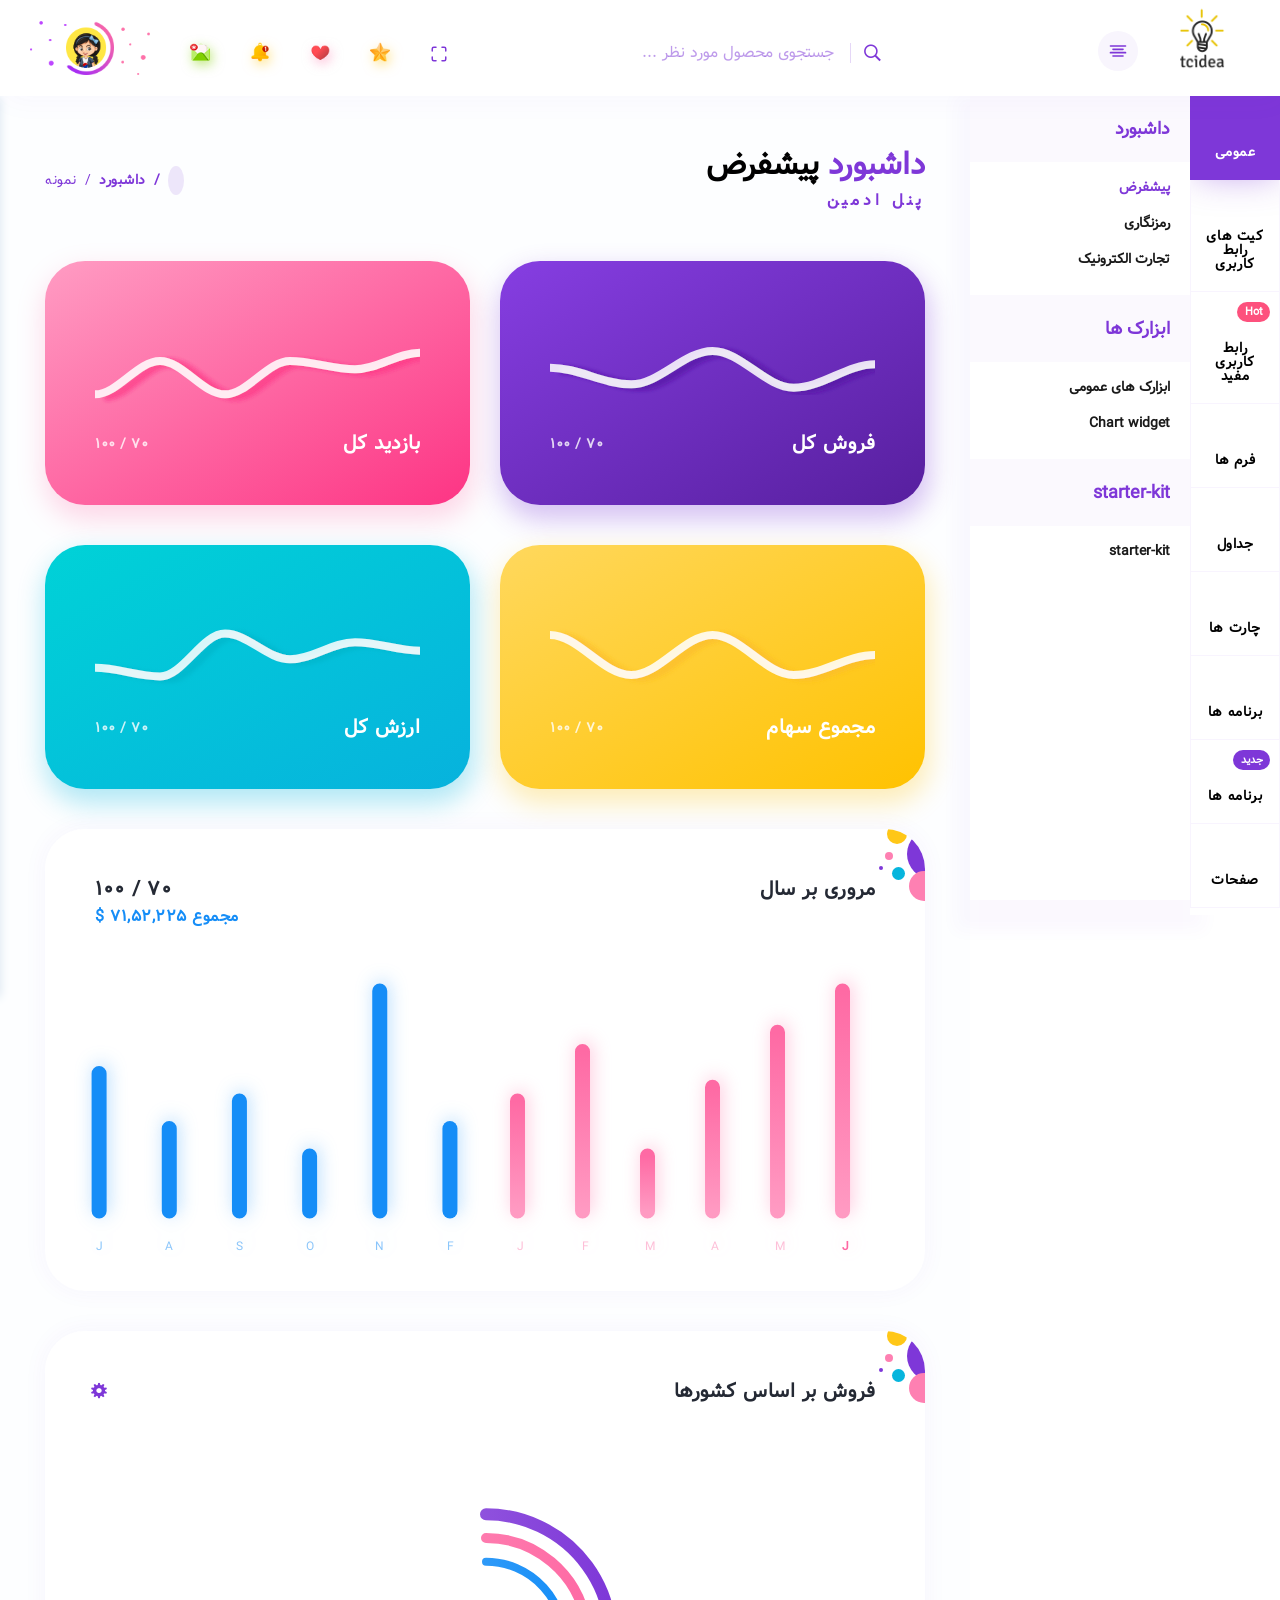
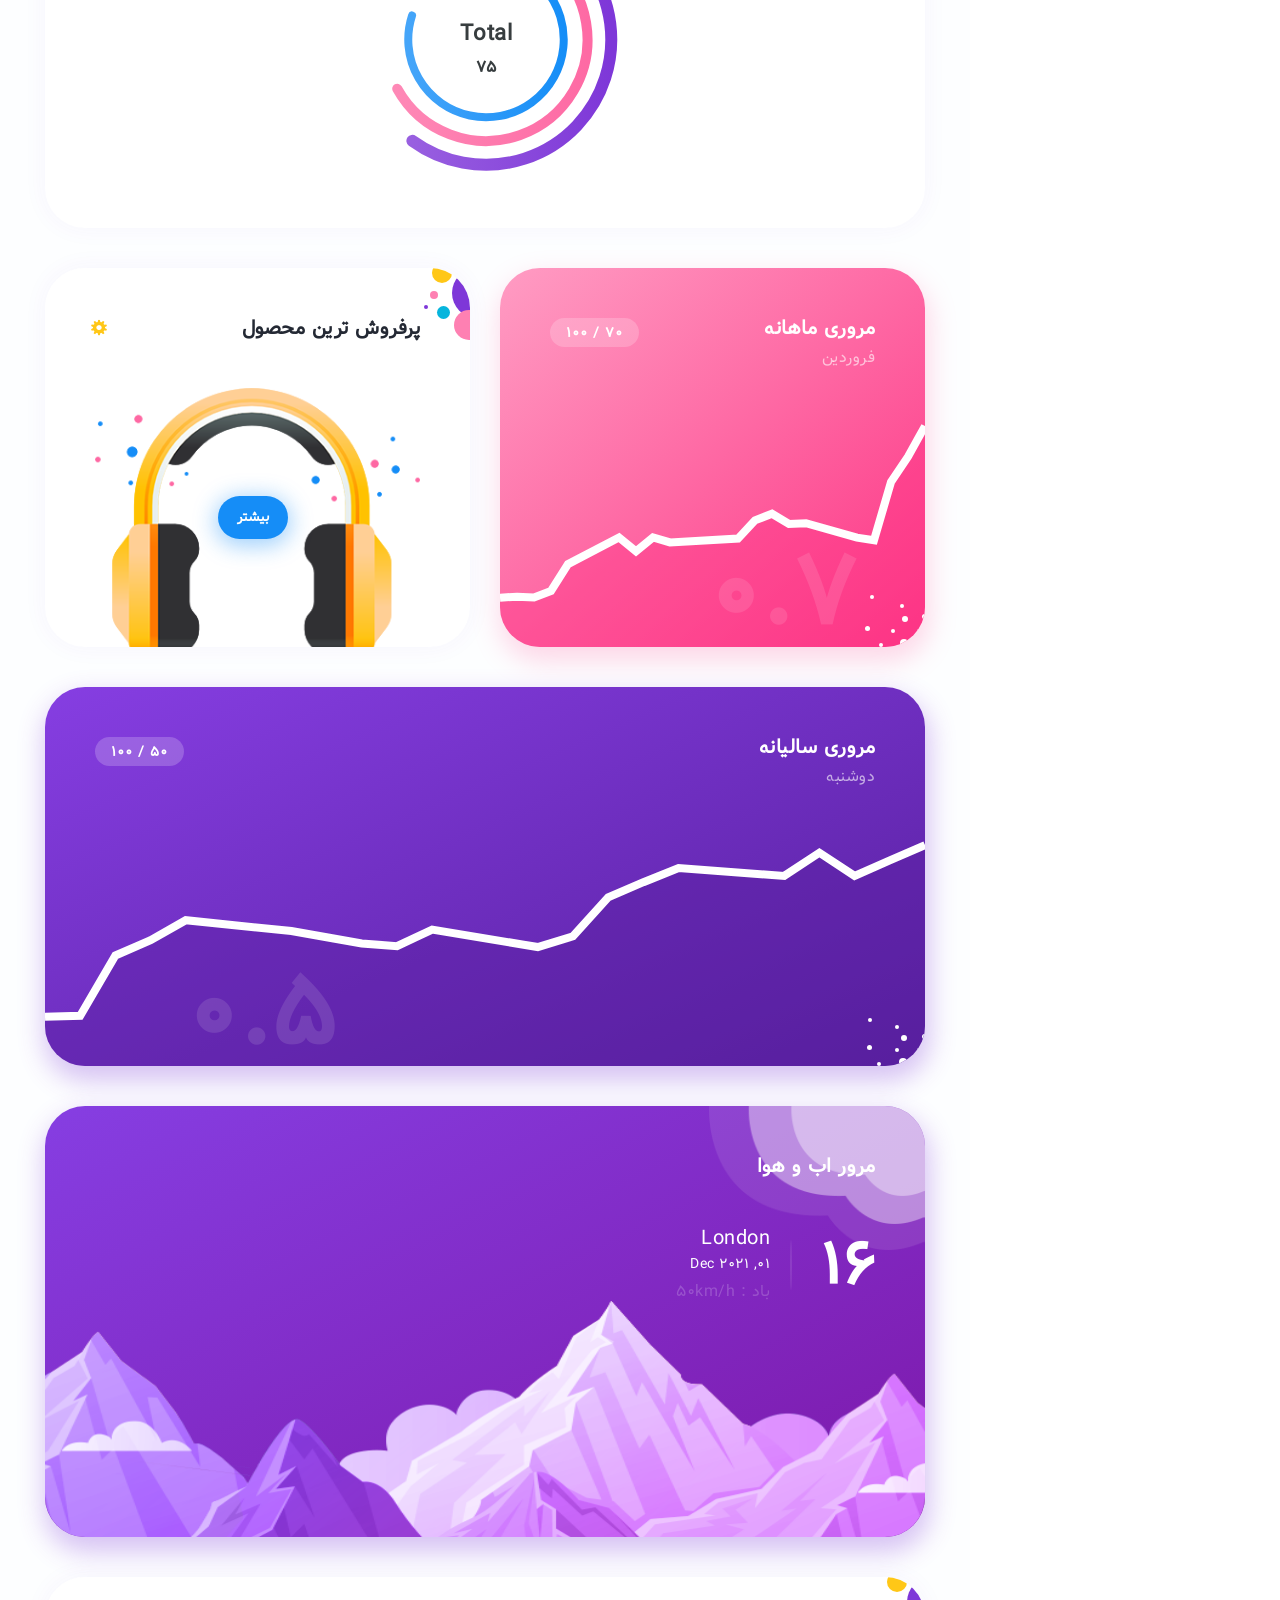
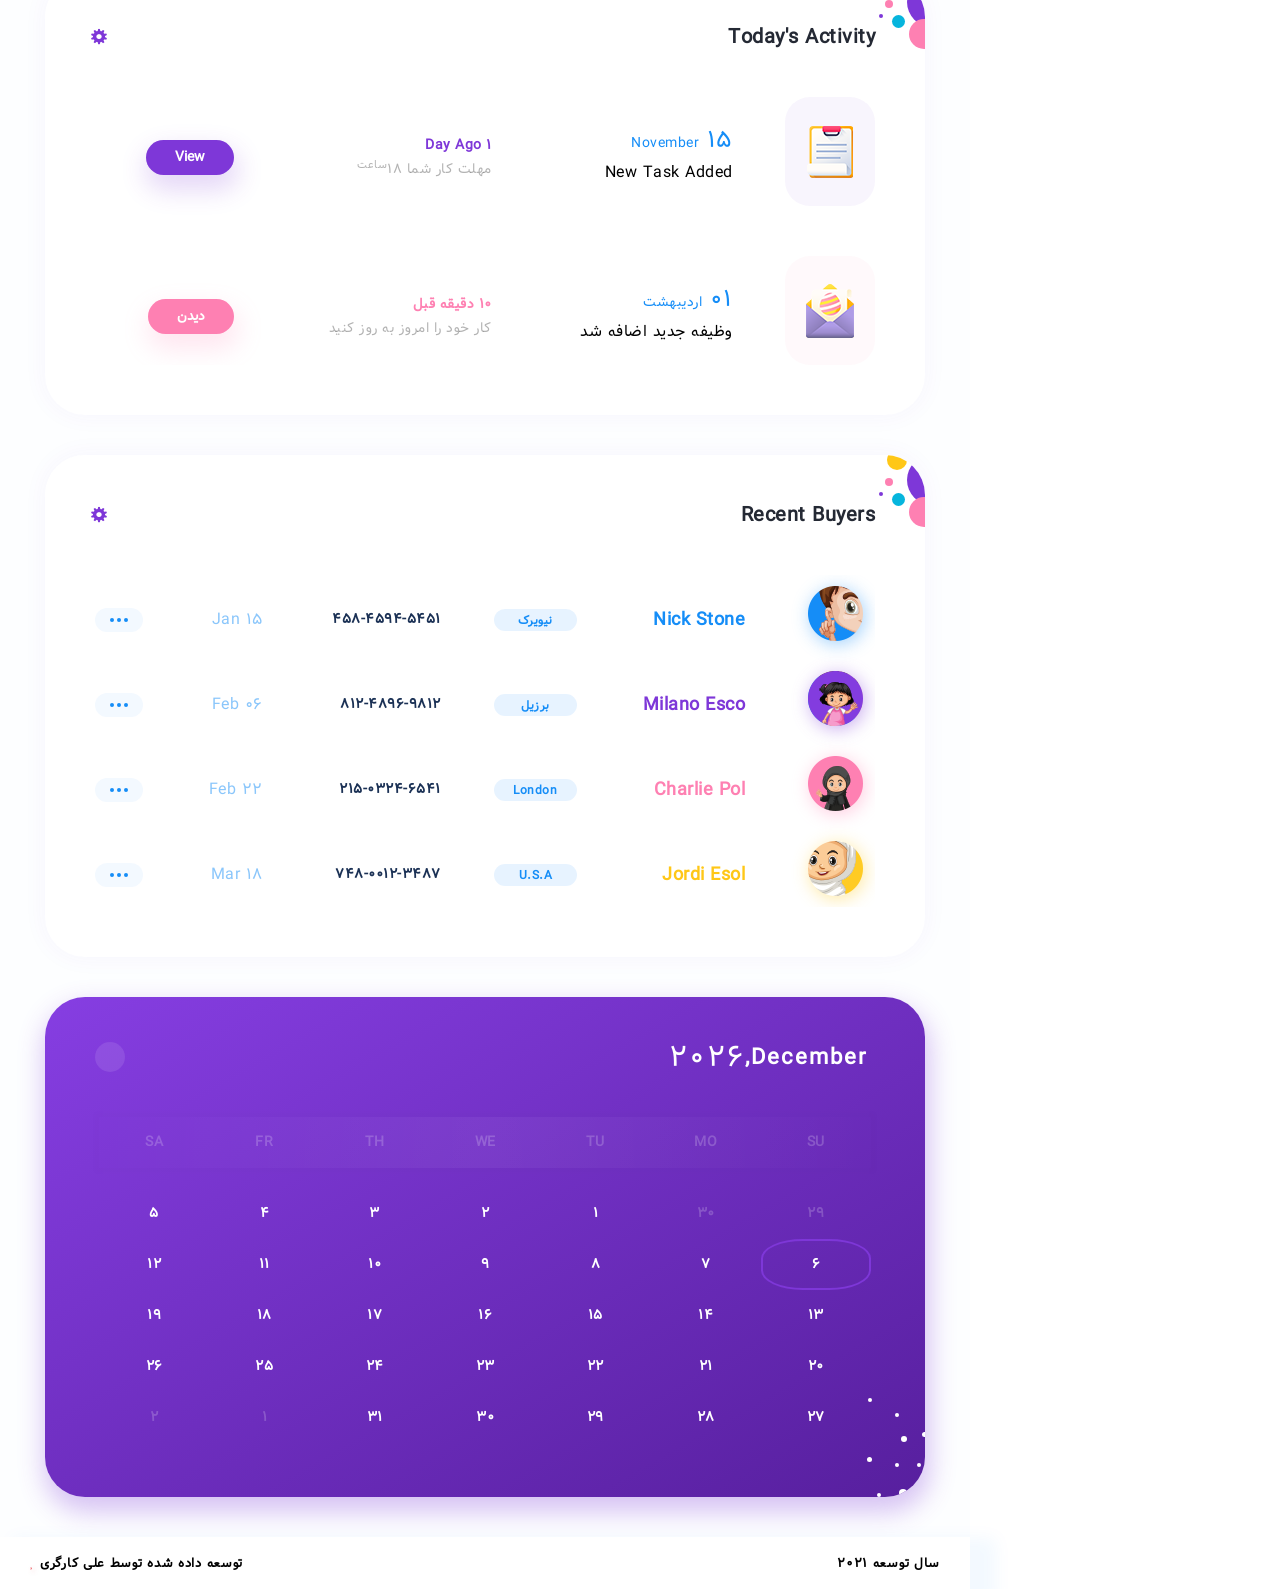
==== commit dcfc2781: "update words - change logo" ====
--- a/index.html
+++ b/index.html
@@ -59,7 +59,7 @@
                   <div class="form-group">
                     <div class="Typeahead Typeahead--twitterUsers">
                       <div class="u-posRelative">
-                        <input class="Typeahead-input form-control-plaintext" id="demo-input" type="text" name="q" placeholder="Search Your Product...">
+                        <input class="Typeahead-input form-control-plaintext" id="demo-input" type="text" name="q" placeholder="جستجوی محصول مورد نظر ...">
                         <div class="spinner-border Typeahead-spinner" role="status"><span class="sr-only">بارگذاری...</span></div><span class="d-sm-none mobile-search"><i data-feather="search"></i></span>
                       </div>
                       <div class="Typeahead-menu"></div>
@@ -191,11 +191,11 @@
                   <!--img(src='assets/images/menu/home.png' alt='')--><i class="pe-7s-home"></i><span>عمومی    </span></a>
                 <ul class="iconbar-mainmenu custom-scrollbar">
                   <li class="iconbar-header">داشبورد</li>
-                  <li><a href="index.html">Default</a></li>
-                  <li><a href="dashboard-crypto.html">Crypto</a></li>
-                  <li><a href="dashboard-ecommerce.html">Ecommerce</a></li>
-                  <li class="iconbar-header sub-header">Widgets</li>
-                  <li><a href="general-widget.html">General widget</a></li>
+                  <li><a href="index.html">پیشفرض</a></li>
+                  <li><a href="dashboard-crypto.html">رمزنگاری</a></li>
+                  <li><a href="dashboard-ecommerce.html">تجارت الکترونیک</a></li>
+                  <li class="iconbar-header sub-header">ابزارک ها</li>
+                  <li><a href="general-widget.html">ابزارک های عمومی</a></li>
                   <li><a href="chart-widget.html">Chart widget</a></li>
                   <li class="iconbar-header sub-header">starter-kit</li>
                   <li><a href="starter-kit/index.html">starter-kit   </a></li>
@@ -373,11 +373,11 @@
                   <li><a href="job-details.html">Job Details</a></li>
                   <li><a href="job-apply.html">Apply</a></li>
                   <li class="iconbar-header sub-header">Learning</li>
-                  <li><a href="learning-list-view.html">Learning List</a></li>
+                  <li><a href="learning-list-view.html">لیست یادگیری</a></li>
                   <li><a href="learning-detailed.html">Detailed Course                </a></li>
                 </ul>
               </li>
-              <li><span class="badge badge-pill badge-primary">New</span><a class="bar-icons" href="javascript:void(0)"><i class="pe-7s-gift"></i><span>برنامه ها</span></a>
+              <li><span class="badge badge-pill badge-primary">جدید</span><a class="bar-icons" href="javascript:void(0)"><i class="pe-7s-gift"></i><span>برنامه ها</span></a>
                 <ul class="iconbar-mainmenu custom-scrollbar">
                   <li class="iconbar-header">کاربر</li>
                   <li><a href="user-profile.html">پروفایل</a></li>
@@ -506,7 +506,7 @@
             <div class="page-header">
               <div class="row">
                 <div class="col-lg-6 main-header">
-                  <h2>نمونه<span>داشبورد </span></h2>
+                  <h2>داشبورد  <span>پیشفرض  </span></h2>
                   <h6 class="mb-0">پنل ادمین</h6>
                 </div>
                 <div class="col-lg-6 breadcrumb-right">
@@ -1021,10 +1021,10 @@
           <div class="container-fluid">
             <div class="row">
               <div class="col-md-6 footer-copyright">
-                <p class="mb-0">Copyright © 2021 PersianPocoAdmin. All rights reserved.</p>
+                <p class="mb-0">سال توسعه 2021</p>
               </div>
               <div class="col-md-6">
-                <p class="pull-right mb-0">Hand-crafted & made with<i class="fa fa-heart"></i></p>
+                <p class="pull-right mb-0">توسعه داده شده توسط علی کارگری<i class="fa fa-heart"></i></p>
               </div>
             </div>
           </div>
--- a/assets/css/rtl-css.css
+++ b/assets/css/rtl-css.css
@@ -5,4 +5,8 @@
   }
   *{
       font-family: 'diruz'!important;
+      direction: rtl;
+  }
+  .logo-wrapper img{
+      width: 96px;
   }
